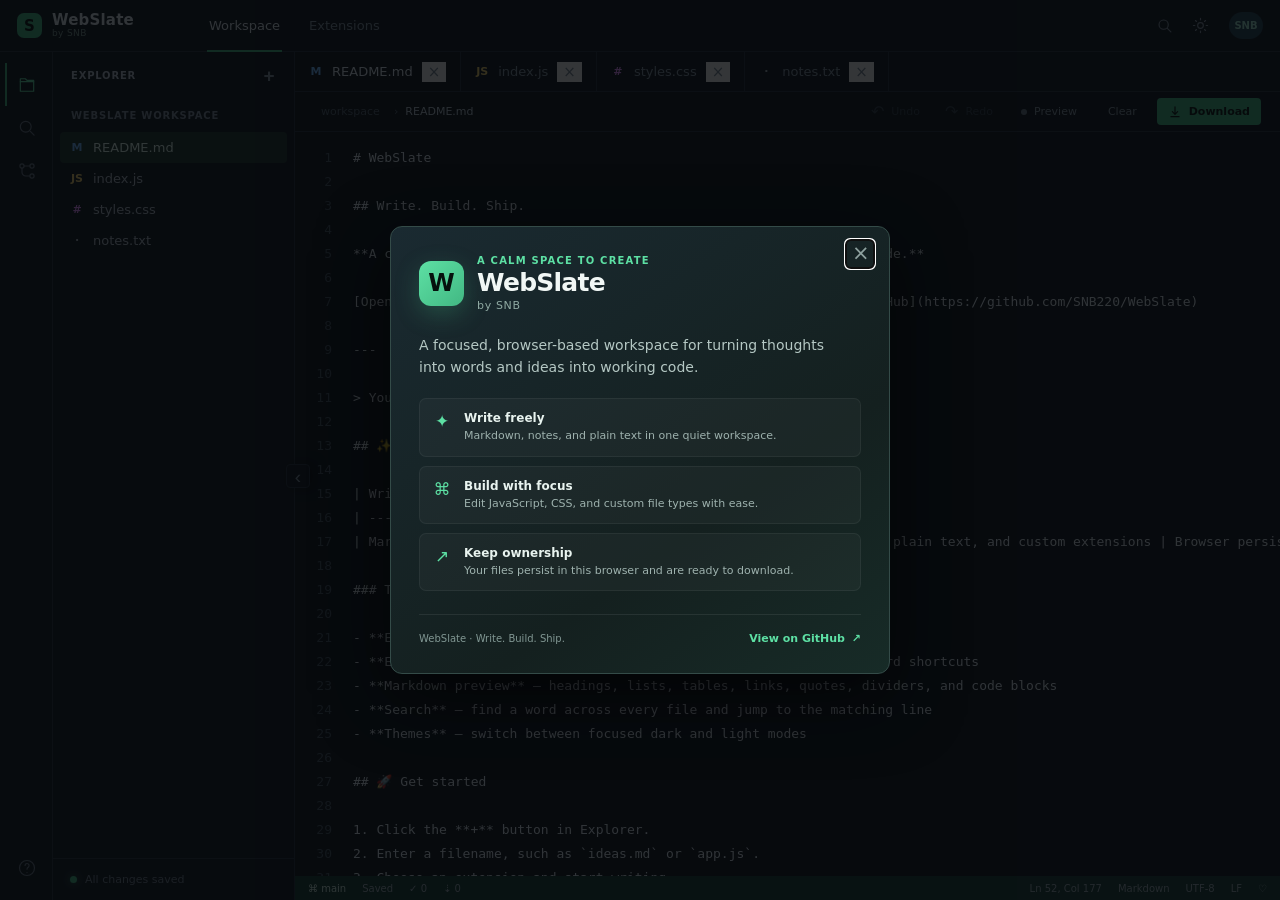
==== index.html @ 7ff6f0e1 "Added unsaved-change indicators" ====
<!doctype html>
<html lang="en">
  <head>
    <meta charset="UTF-8" />
    <meta name="viewport" content="width=device-width, initial-scale=1.0" />
    <meta name="description" content="WebSlate is a focused, browser-based writing and coding workspace." />
    <title>WebSlate — Write. Build. Ship.</title>
    <link rel="stylesheet" href="styles.css" />
  </head>
  <body>
    <div class="app-shell">
      <header class="topbar">
        <div class="brand">
          <div class="brand-mark">S</div>
          <div class="brand-copy">
            <span>WebSlate</span>
            <small>by SNB</small>
          </div>
        </div>
        <nav class="top-nav" aria-label="Workspace navigation">
          <button class="top-nav-item active">Workspace</button>
          <a class="top-nav-item top-nav-link" href="bookmarklet.html">Extensions</a>
        </nav>
        <div class="top-actions">
          <button class="icon-button" id="searchButton" title="Search files" aria-label="Search files">
            <svg viewBox="0 0 24 24" aria-hidden="true"><circle cx="10.8" cy="10.8" r="6.5"></circle><path d="m16 16 5 5"></path></svg>
          </button>
          <button class="icon-button" id="themeButton" title="Switch to light mode" aria-label="Switch to light mode">
            <svg viewBox="0 0 24 24" aria-hidden="true"><circle cx="12" cy="12" r="4"></circle><path d="M12 2v2M12 20v2M4.93 4.93l1.42 1.42M17.65 17.65l1.42 1.42M2 12h2M20 12h2M4.93 19.07l1.42-1.42M17.65 6.35l1.42-1.42"></path></svg>
          </button>
          <a class="avatar" href="https://github.com/SNB220" target="_blank" rel="noopener noreferrer" title="SNB on GitHub" aria-label="Open SNB GitHub profile">SNB</a>
        </div>
      </header>

      <main class="workspace">
        <aside class="activity-bar" aria-label="Activity bar">
          <button class="activity-item active" title="Explorer" aria-label="Explorer">
            <svg viewBox="0 0 24 24" aria-hidden="true"><path d="M4 4.5h6l2 2h8v13H4z"></path><path d="M4 8h16"></path></svg>
          </button>
          <button class="activity-item" id="searchActivityButton" title="Search" aria-label="Search">
            <svg viewBox="0 0 24 24" aria-hidden="true"><circle cx="10.5" cy="10.5" r="6.5"></circle><path d="m16 16 4.5 4.5"></path></svg>
          </button>
          <button class="activity-item" id="importActivityButton" title="Import files" aria-label="Import files">
            <svg viewBox="0 0 24 24" aria-hidden="true"><circle cx="6" cy="6" r="2.5"></circle><circle cx="18" cy="6" r="2.5"></circle><circle cx="18" cy="18" r="2.5"></circle><path d="M8.5 6h7M6 8.5v5a4.5 4.5 0 0 0 4.5 4.5H15"></path></svg>
          </button>
          <div class="activity-spacer"></div>
          <button class="activity-item" id="helpButton" title="About WebSlate" aria-label="About WebSlate">
            <svg viewBox="0 0 24 24" aria-hidden="true"><circle cx="12" cy="12" r="9"></circle><path d="M9.7 9a2.4 2.4 0 1 1 4 1.8c-1.1.8-1.7 1.3-1.7 2.7M12 17.5h.01"></path></svg>
          </button>
        </aside>
        <input id="importFileInput" type="file" multiple hidden />

        <aside class="sidebar" id="sidebar">
          <div class="sidebar-heading">
            <span>Explorer</span>
            <div class="sidebar-actions">
              <button class="plain-icon collapse-button" id="collapseSidebarButton" title="Collapse Explorer" aria-label="Collapse Explorer">‹</button>
              <div class="new-file-control">
                <button class="plain-icon new-file-button" id="newFileButton" title="New file" aria-label="New file" aria-expanded="false">+</button>
              <div class="new-file-menu hidden" id="newFileMenu" role="menu">
                <div class="new-file-title">New file</div>
                <label class="new-file-name-label" for="newFileName">File name</label>
                <input id="newFileName" class="new-file-name" type="text" maxlength="80" value="untitled" placeholder="e.g. app" />
                <button class="file-type-option" data-extension="md" role="menuitem"><span class="file-icon markdown">M</span> Markdown <span>.md</span></button>
                <button class="file-type-option" data-extension="js" role="menuitem"><span class="file-icon javascript">JS</span> JavaScript <span>.js</span></button>
                <button class="file-type-option" data-extension="css" role="menuitem"><span class="file-icon css">#</span> CSS <span>.css</span></button>
                <button class="file-type-option" data-extension="txt" role="menuitem"><span class="file-icon text">·</span> Text <span>.txt</span></button>
                <div class="custom-extension">
                  <span class="custom-extension-label">Custom</span>
                  <input id="customExtension" type="text" maxlength="12" placeholder="ext" aria-label="Custom extension" />
                  <button id="createCustomFile" title="Create custom file">Create</button>
                  </div>
                </div>
              </div>
            </div>
          </div>
          <div class="workspace-name" id="explorerContent">WEBSLATE WORKSPACE</div>
          <div class="file-tree" id="fileTree"></div>
          <div class="search-view hidden" id="searchView">
            <label class="search-label" for="workspaceSearch">Search workspace</label>
            <div class="search-input-wrap">
              <svg viewBox="0 0 24 24" aria-hidden="true"><circle cx="10.5" cy="10.5" r="6.5"></circle><path d="m16 16 4.5 4.5"></path></svg>
              <input id="workspaceSearch" type="search" placeholder="Find in files" autocomplete="off" />
            </div>
            <div class="search-summary" id="searchSummary"></div>
            <div class="search-results" id="searchResults"></div>
          </div>
          <div class="sidebar-footer">
            <span class="sync-dot"></span>
            <span id="saveStatus">All changes saved</span>
          </div>
        </aside>
        <button class="sidebar-reopen hidden" id="reopenSidebarButton" title="Open Explorer" aria-label="Open Explorer">›</button>

        <section class="editor-area">
          <div class="tabs" id="tabs"></div>
          <div class="editor-toolbar">
            <div class="breadcrumbs" id="breadcrumbs"></div>
            <div class="editor-actions">
              <button class="toolbar-button history-button" id="undoButton" title="Undo (Ctrl+Z)" aria-label="Undo" disabled>↶ <span>Undo</span></button>
              <button class="toolbar-button history-button" id="redoButton" title="Redo (Ctrl+Y)" aria-label="Redo" disabled>↷ <span>Redo</span></button>
              <button class="toolbar-button" id="previewButton"><span class="preview-dot"></span> Preview</button>
              <button class="toolbar-button" id="clearButton" title="Clear current file" aria-label="Clear current file">Clear</button>
              <button class="download-button" id="downloadButton">
                <svg viewBox="0 0 24 24" aria-hidden="true"><path d="M12 3v12M7.5 11.5 12 16l4.5-4.5M5 20h14"></path></svg>
                Download
              </button>
            </div>
          </div>
          <div class="editor-wrap">
            <div class="editor-pane" id="editorPane">
              <div class="line-numbers" id="lineNumbers" aria-hidden="true"></div>
              <textarea id="editor" spellcheck="false" aria-label="Text editor"></textarea>
            </div>
            <article class="markdown-preview hidden" id="markdownPreview"></article>
          </div>
          <div class="statusbar">
            <div class="status-left"><span class="status-branch">⌘ main</span><span id="statusSaveState">Saved</span><span>✓ 0</span><span>⇣ 0</span></div>
            <div class="status-right"><span id="cursorPosition">Ln 1, Col 1</span><span id="languageStatus">Markdown</span><span>UTF-8</span><span>LF</span><span>♡</span></div>
          </div>
        </section>
      </main>
    </div>
    <div class="toast" id="toast" role="status"></div>
    <div class="modal-backdrop hidden" id="closeModal" role="presentation">
      <section class="close-modal" role="dialog" aria-modal="true" aria-labelledby="closeModalTitle">
        <h2 id="closeModalTitle">Close file?</h2>
        <p id="closeModalMessage"></p>
        <div class="modal-actions">
          <button class="modal-button secondary" id="cancelCloseButton">Cancel</button>
          <button class="modal-button danger" id="deleteFileButton">Delete file</button>
          <button class="modal-button primary" id="saveFileButton">Save & close tab</button>
        </div>
      </section>
    </div>
    <div class="modal-backdrop hidden" id="clearModal" role="presentation">
      <section class="close-modal" role="dialog" aria-modal="true" aria-labelledby="clearModalTitle">
        <h2 id="clearModalTitle">Clear file?</h2>
        <p id="clearModalMessage"></p>
        <div class="modal-actions">
          <button class="modal-button secondary" id="cancelClearButton">Cancel</button>
          <button class="modal-button danger" id="confirmClearButton">Clear content</button>
        </div>
      </section>
    </div>
    <div class="modal-backdrop hidden" id="downloadModal" role="presentation">
      <section class="close-modal" role="dialog" aria-modal="true" aria-labelledby="downloadModalTitle">
        <h2 id="downloadModalTitle">Download file</h2>
        <p>Confirm the filename before downloading your work.</p>
        <label class="download-name-label" for="downloadFileName">File name</label>
        <input class="download-name-input" id="downloadFileName" type="text" maxlength="120" />
        <div class="modal-actions">
          <button class="modal-button secondary" id="cancelDownloadButton">Cancel</button>
          <button class="modal-button primary" id="confirmDownloadButton">Download</button>
        </div>
      </section>
    </div>
    <div class="modal-backdrop hidden" id="aboutModal" role="presentation">
      <section class="about-modal" role="dialog" aria-modal="true" aria-labelledby="aboutModalTitle">
        <button class="about-close" id="closeAboutButton" aria-label="Close about WebSlate">×</button>
        <div class="about-hero">
          <div class="about-mark">W</div>
          <div>
            <div class="about-eyebrow">A calm space to create</div>
            <h2 id="aboutModalTitle">WebSlate</h2>
            <div class="about-byline">by SNB</div>
          </div>
        </div>
        <p class="about-intro">A focused, browser-based workspace for turning thoughts into words and ideas into working code.</p>
        <div class="about-features">
          <div class="about-feature"><span>✦</span><div><strong>Write freely</strong><small>Markdown, notes, and plain text in one quiet workspace.</small></div></div>
          <div class="about-feature"><span>⌘</span><div><strong>Build with focus</strong><small>Edit JavaScript, CSS, and custom file types with ease.</small></div></div>
          <div class="about-feature"><span>↗</span><div><strong>Keep ownership</strong><small>Your files persist in this browser and are ready to download.</small></div></div>
        </div>
        <div class="about-footer">
          <span>WebSlate · Write. Build. Ship.</span>
          <a href="https://github.com/SNB220/WebSlate" target="_blank" rel="noopener noreferrer">View on GitHub <span>↗</span></a>
        </div>
      </section>
    </div>
    <script src="app.js"></script>
  </body>
</html>
---- styles.css ----
:root {
  --bg: #0d1117;
  --panel: #111820;
  --panel-raised: #161f29;
  --border: #26313d;
  --muted: #82909f;
  --text: #dce5ed;
  --soft: #b3c0cc;
  --accent: #42b883;
  --accent-bright: #5de0a4;
  --editor: #0f151c;
  --line: #66727f;
  --keyword: #cf8dfb;
  --string: #f0bd7c;
  --comment: #687783;
  --blue: #80bfff;
  --shadow: #00000080;
}

* { box-sizing: border-box; }
html, body { height: 100%; margin: 0; }
body { background: var(--bg); color: var(--text); font-family: "Segoe UI", Inter, system-ui, sans-serif; font-size: 13px; overflow: hidden; }
body, button, input, textarea { transition: background-color .2s ease, color .2s ease, border-color .2s ease; }
body[data-theme="light"] {
  --bg: #eef3f5;
  --panel: #ffffff;
  --panel-raised: #f2f6f7;
  --border: #d5e0e4;
  --muted: #61717c;
  --text: #17242c;
  --soft: #53636e;
  --editor: #fbfcfd;
  --line: #8798a2;
  --blue: #1670b8;
  --shadow: #1c354120;
}
body[data-theme="light"] .markdown-preview h1,
body[data-theme="light"] .markdown-preview h2,
body[data-theme="light"] .markdown-preview h3,
body[data-theme="light"] .markdown-preview strong,
body[data-theme="light"] .close-modal h2 { color: var(--text); }
body[data-theme="light"] .markdown-preview { color: var(--text); }
body[data-theme="light"] .markdown-preview p,
body[data-theme="light"] .markdown-preview li,
body[data-theme="light"] .markdown-preview td { color: var(--soft); }
body[data-theme="light"] .markdown-preview blockquote { color: #5d707b; }
body[data-theme="light"] .markdown-preview code { color: #8a2bb2; background: #edf0f5; }
body[data-theme="light"] .markdown-preview pre { color: #f0c98d; background: #10161d; border-color: #26313d; }
body[data-theme="light"] .markdown-preview th { color: var(--text); background: #e7eef0; }
body[data-theme="light"] .markdown-preview td { background: #ffffff; }
body[data-theme="light"] .markdown-preview tr:nth-child(even) td { background: #f3f7f8; }
body[data-theme="light"] .markdown-preview del { color: #71818b; }
body[data-theme="light"] .markdown-preview hr { border-color: var(--border); }
body[data-theme="light"] .markdown-preview .task-item input { accent-color: var(--accent); }
body[data-theme="light"] .close-modal p { color: #53636e; }
body[data-theme="light"] .download-name-label { color: #53636e; }
body[data-theme="light"] .modal-button.secondary {
  color: #43545e;
  border-color: #53636e;
}
body[data-theme="light"] .modal-button.secondary:hover { background: #e5edf0; }
body[data-theme="light"] .about-modal { border-color: #c7ddd5; background: linear-gradient(145deg, #f1fbf7, #e5f4ee 65%, #edf8f3); }
body[data-theme="light"] .about-modal h2 { color: var(--text); }
body[data-theme="light"] .about-intro { color: var(--soft); }
body[data-theme="light"] .about-feature { border-color: #cfe4db; background: #ffffff99; }
body[data-theme="light"] .about-feature strong { color: var(--text); }
body[data-theme="light"] .about-feature small { color: var(--soft); }
body[data-theme="light"] .about-footer { border-color: #cfe4db; color: var(--muted); }
body[data-theme="light"] .icon-button:hover,
body[data-theme="light"] .plain-icon:hover,
body[data-theme="light"] .toolbar-button:hover,
body[data-theme="light"] .sidebar-reopen:hover {
  color: var(--text);
  background: #dfece8;
}
body[data-theme="light"] .sidebar .plain-icon,
body[data-theme="light"] .sidebar-reopen {
  color: #60737d;
  background: transparent;
}
body[data-theme="light"] .sidebar .plain-icon:hover,
body[data-theme="light"] .sidebar-reopen:hover {
  color: var(--text);
  background: #dfece8;
}
body[data-theme="light"] .sidebar .plain-icon:focus-visible,
body[data-theme="light"] .sidebar-reopen:focus-visible {
  outline: 2px solid var(--accent);
  outline-offset: 1px;
}
body[data-theme="light"] .sidebar .collapse-button {
  border-color: var(--border);
  background: var(--panel);
  box-shadow: 4px 0 12px var(--shadow);
}
body[data-theme="light"] .sidebar .collapse-button:hover {
  border-color: var(--accent);
  background: var(--panel-raised);
  box-shadow: 5px 0 16px var(--shadow);
}
body[data-theme="light"] .activity-item:hover { color: var(--text); background: #f1f5f6; }
body[data-theme="light"] .file-type-option:hover { color: var(--text); background: #e5edf0; }
body[data-theme="light"] .download-button:hover { color: #09140f; background: var(--accent-bright); }
button { font: inherit; color: inherit; border: 0; cursor: pointer; }
.app-shell { height: 100vh; height: 100dvh; display: flex; flex-direction: column; }
.topbar { height: 52px; display: flex; align-items: center; padding: 0 17px; background: var(--panel); border-bottom: 1px solid var(--border); }
.brand { display: flex; align-items: center; gap: 10px; width: 190px; }
.brand-mark { width: 25px; height: 25px; display: grid; place-items: center; color: #08110e; background: var(--accent); border-radius: 7px; font-weight: 800; font-size: 15px; }
.brand-copy { display: flex; flex-direction: column; gap: 1px; line-height: 1; }
.brand-copy > span { font-weight: 600; font-size: 15px; letter-spacing: .2px; }
.brand-copy small { color: #78958d; font-size: 9px; font-weight: 500; letter-spacing: .04em; }
.top-nav { height: 100%; display: flex; align-items: stretch; gap: 25px; }
.top-nav-item { background: none; color: var(--muted); position: relative; padding: 0 2px; }
.top-nav-link { display: flex; align-items: center; text-decoration: none; }
.top-nav-item.active { color: var(--text); }
.top-nav-item.active::after { content: ""; position: absolute; bottom: -1px; left: 0; right: 0; height: 2px; background: var(--accent); }
.top-actions { margin-left: auto; display: flex; align-items: center; gap: 6px; }
.icon-button, .plain-icon { background: transparent; color: var(--muted); display: grid; place-items: center; }
.icon-button { width: 30px; height: 30px; border-radius: 5px; }
.icon-button:hover, .plain-icon:hover { color: var(--text); background: #1b2732; }
svg { width: 17px; height: 17px; fill: none; stroke: currentColor; stroke-linecap: round; stroke-linejoin: round; stroke-width: 1.6; }
.avatar { width: 34px; height: 27px; display: grid; place-items: center; margin-left: 8px; border-radius: 14px; background: #234453; color: #9ce3cc; font-size: 10px; font-weight: 700; text-decoration: none; transition: .15s ease; }.avatar:hover { color: #d6fff0; background: #2d5963; }
.workspace { display: flex; min-height: 0; flex: 1; }
.activity-bar { width: 53px; flex: 0 0 53px; background: var(--panel); border-right: 1px solid var(--border); display: flex; flex-direction: column; align-items: center; padding: 11px 0; }
.activity-item { width: 43px; height: 43px; display: grid; place-items: center; background: transparent; color: #667482; border-left: 2px solid transparent; }
.activity-item svg { width: 20px; height: 20px; stroke-width: 1.4; }
.activity-item:hover { color: var(--text); }
.activity-item.active { color: var(--accent-bright); border-left-color: var(--accent); }
.activity-spacer { flex: 1; }
.sidebar { position: relative; width: 242px; flex: 0 0 242px; background: var(--panel); border-right: 1px solid var(--border); display: flex; flex-direction: column; }
.sidebar-heading { height: 47px; padding: 0 13px 0 18px; display: flex; align-items: center; justify-content: space-between; text-transform: uppercase; letter-spacing: .08em; font-size: 10px; font-weight: 600; color: var(--soft); }
.sidebar-actions { display: flex; align-items: center; gap: 2px; }.collapse-button { position: absolute; z-index: 3; top: 50%; right: -16px; width: 30px; height: 62px; display: grid; place-items: center; padding: 0; transform: translateY(-50%); border: 1px solid var(--border); border-radius: 10px; box-shadow: 4px 0 12px var(--shadow); color: var(--muted); background: var(--panel); font-family: Arial, sans-serif; font-size: 23px; font-weight: 300; line-height: 1; text-align: center; transition: color .2s ease, background-color .2s ease, border-color .2s ease, box-shadow .2s ease; }.collapse-button:hover { color: var(--accent); background: var(--panel-raised); border-color: var(--accent); box-shadow: 5px 0 16px var(--shadow); }.sidebar-reopen { width: 25px; height: 34px; align-self: flex-start; margin-top: 47px; border: 1px solid var(--border); border-left: 0; border-radius: 0 5px 5px 0; color: var(--muted); background: var(--panel); font-size: 24px; line-height: 1; }.sidebar-reopen:hover { color: var(--text); background: #1b2933; }
.plain-icon { width: 24px; height: 24px; font-family: Arial, sans-serif; font-size: 19px; line-height: 24px; border-radius: 4px; }
.new-file-button { padding: 0; text-align: center; }
.new-file-control { position: relative; }
.new-file-menu { position: absolute; z-index: 5; top: 31px; right: 0; width: 220px; padding: 7px; border: 1px solid var(--border); border-radius: 6px; background: var(--panel-raised); box-shadow: 0 12px 30px var(--shadow); text-transform: none; letter-spacing: normal; }
.new-file-title { padding: 5px 8px 8px; color: #8b9aa7; font-size: 10px; text-transform: uppercase; letter-spacing: .08em; }
.new-file-name-label { display: block; padding: 0 8px 4px; color: #8b9aa7; font-size: 10px; }
.new-file-name { width: 100%; height: 28px; margin-bottom: 6px; padding: 3px 7px; border: 1px solid #40515e; border-radius: 3px; outline: 0; color: var(--text); background: #0e161d; font: 12px inherit; }
.new-file-name:focus { border-color: var(--accent); }
.file-type-option { width: 100%; height: 30px; display: flex; align-items: center; gap: 8px; padding: 0 8px; border-radius: 4px; color: #c2ced7; background: transparent; text-align: left; }
.file-type-option:hover { color: var(--text); background: #22313d; }
.file-type-option span:last-child { margin-left: auto; color: #738391; font-size: 11px; }
.custom-extension { display: flex; align-items: center; gap: 6px; margin-top: 6px; padding: 7px 5px 2px; border-top: 1px solid #2b3945; }
.custom-extension-label { color: #9eacb8; font-size: 11px; }
#customExtension { width: 47px; height: 24px; padding: 2px 5px; border: 1px solid #40515e; border-radius: 3px; outline: 0; color: var(--text); background: #0e161d; font: 11px inherit; }
#customExtension:focus { border-color: var(--accent); }
#createCustomFile { height: 24px; padding: 0 7px; border-radius: 3px; color: #09140f; background: var(--accent); font-size: 11px; font-weight: 600; }
#createCustomFile:hover { background: var(--accent-bright); }
.workspace-name { padding: 11px 18px 8px; color: #7f8e9d; font-size: 10px; font-weight: 700; letter-spacing: .08em; }
.file-tree { padding: 3px 7px; }
.file-item { display: flex; align-items: center; width: 100%; height: 31px; padding: 0 10px; gap: 9px; border-radius: 4px; color: #aebac5; background: transparent; text-align: left; }
.file-item:hover { background: #1a2631; color: var(--text); }
.file-item.active { background: #20352f; color: #dff8ed; }
.search-view { padding: 5px 12px; overflow: auto; }.search-label { display: block; padding: 8px 6px 7px; color: #8b9aa7; font-size: 10px; font-weight: 600; letter-spacing: .06em; text-transform: uppercase; }.search-input-wrap { display: flex; align-items: center; gap: 7px; height: 31px; padding: 0 8px; border: 1px solid #3b4d5a; border-radius: 4px; background: #0d151c; }.search-input-wrap:focus-within { border-color: var(--accent); }.search-input-wrap svg { width: 15px; height: 15px; color: #71818e; }.search-input-wrap input { min-width: 0; flex: 1; border: 0; outline: 0; color: var(--text); background: transparent; font: 12px inherit; }.search-summary { padding: 13px 3px 7px; color: #82919d; font-size: 10px; }.search-result { display: block; width: 100%; padding: 8px 7px; border-radius: 4px; color: #bdc9d1; background: transparent; text-align: left; }.search-result:hover { background: #1a2a32; }.search-result-file { display: flex; align-items: center; gap: 7px; color: #e0ebe8; font-size: 11px; font-weight: 600; }.search-result-count { margin-left: auto; color: #78958d; font-size: 10px; font-weight: 400; }.search-result-match { display: block; overflow: hidden; margin-top: 4px; color: #84949f; font: 10px/1.4 Consolas, monospace; text-overflow: ellipsis; white-space: nowrap; }.search-result-match mark { padding: 1px 2px; border-radius: 2px; color: #e5fff4; background: #2c6d5a; }
.file-icon { width: 14px; text-align: center; font-size: 11px; font-weight: 700; }
.file-name { overflow: hidden; text-overflow: ellipsis; white-space: nowrap; }
.file-icon.markdown { color: #70b7ff; }.file-icon.javascript { color: #f0ce69; }.file-icon.css { color: #e28bff; }.file-icon.text { color: #9faab6; }
body[data-theme="light"] .file-item.active {
  color: #16352b !important;
  background: #d9f2e7 !important;
}
.sidebar-footer { margin-top: auto; display: flex; align-items: center; gap: 8px; height: 42px; padding: 0 17px; color: #6f7d8a; border-top: 1px solid var(--border); font-size: 11px; }
.sidebar-footer.unsaved { color: #b68750; }
.sidebar-footer.unsaved .sync-dot { background: #d99a4e; box-shadow: 0 0 8px #d99a4e99; }
.sync-dot { width: 7px; height: 7px; background: var(--accent); border-radius: 50%; box-shadow: 0 0 8px #42b88399; }
.editor-area { display: flex; flex-direction: column; flex: 1; min-width: 0; min-height: 0; background: var(--editor); }
.tabs { display: flex; height: 40px; background: var(--panel); border-bottom: 1px solid var(--border); overflow-x: auto; scrollbar-width: thin; }
.tab { min-width: 135px; max-width: 190px; display: flex; align-items: center; gap: 9px; padding: 0 14px; border-right: 1px solid var(--border); color: var(--muted); background: var(--panel); position: relative; }
.tab-unsaved { margin-left: auto; color: var(--accent); font-size: 9px; line-height: 1; }
.tab-unsaved + .close { margin-left: 0; }
.tab.active { color: var(--text); background: var(--editor); }.tab.active::after { content: ""; position: absolute; bottom: -1px; left: 0; right: 0; height: 1px; background: var(--accent); }
body[data-theme="light"] .tab.active { color: var(--text); background: var(--editor); }
.tab .close { margin-left: auto; color: #788694; font-size: 15px; }.tab .close:hover { color: white; }
.editor-toolbar { height: 40px; display: flex; align-items: center; justify-content: space-between; padding: 0 19px; border-bottom: 1px solid var(--border); color: var(--muted); }
.breadcrumbs { font-size: 11px; }.breadcrumbs strong { color: #bbc8d3; font-weight: 500; }.breadcrumbs span { margin: 0 7px; color: #53616d; }
.editor-actions { display: flex; gap: 9px; }.toolbar-button, .download-button { display: inline-flex; align-items: center; gap: 7px; height: 27px; padding: 0 10px; border: 1px solid transparent; border-radius: 4px; background: transparent; color: #8796a4; font-size: 11px; }
.toolbar-button:hover { background: #1a2630; color: var(--text); }.download-button { color: #09140f; background: var(--accent); font-weight: 600; }.download-button:hover { background: var(--accent-bright); }.download-button svg { width: 14px; height: 14px; stroke-width: 2; }
.history-button { padding: 0 7px; font-size: 16px; line-height: 1; }.history-button span { font-size: 11px; }.history-button:disabled { cursor: not-allowed; color: #44515c; opacity: .7; }.history-button:disabled:hover { color: #44515c; background: transparent; }
.preview-dot { width: 6px; height: 6px; border-radius: 50%; background: #667583; }.preview-dot.on { background: var(--accent); }
.editor-wrap { min-height: 0; flex: 1; display: flex; overflow: hidden; }
.editor-pane { width: 100%; min-width: 0; display: flex; padding-top: 14px; overflow: auto; }
.line-numbers { width: 54px; flex: 0 0 54px; height: 100%; overflow: auto; scrollbar-width: none; color: #465460; text-align: right; padding-right: 17px; user-select: none; pointer-events: none; font: 13px/24px "Cascadia Code", Consolas, monospace; }
.line-numbers::-webkit-scrollbar { display: none; }
.editor { color: var(--text); }
#editor { min-width: 0; flex: 1; height: 100%; resize: none; padding: 0 24px 30px 4px; overflow: auto; border: 0; outline: 0; color: var(--text); background: transparent; font: 13px/24px "Cascadia Code", Consolas, monospace; tab-size: 2; white-space: pre; }
#editor::selection { background: #285b50; }.markdown-preview { width: min(850px, 100%); overflow: auto; padding: 44px 8vw; color: #cad5dd; line-height: 1.75; font-size: 15px; }.markdown-preview h1 { color: #f1f6f8; font-size: 31px; letter-spacing: -.03em; margin: 0 0 7px; }.markdown-preview h2 { color: #e5edf2; font-size: 20px; margin: 31px 0 7px; }.markdown-preview h3 { color: var(--accent-bright); font-size: 15px; margin-top: 23px; }.markdown-preview p { margin: 9px 0 16px; }.markdown-preview strong { color: #f1f6f8; }.markdown-preview code { color: #e8b1ff; background: #18212a; border-radius: 3px; padding: 2px 5px; font-family: Consolas, monospace; font-size: .88em; }.markdown-preview pre { background: #0b1015; padding: 17px; border: 1px solid #26323c; border-radius: 6px; overflow: auto; color: #e5c08d; }.markdown-preview blockquote { border-left: 3px solid var(--accent); margin: 20px 0; padding-left: 15px; color: #9baab5; }.markdown-preview a { color: var(--blue); }.markdown-preview ul { padding-left: 23px; }
.markdown-preview table { width: 100%; margin: 20px 0; border-collapse: collapse; border: 1px solid var(--border); text-align: left; font-size: 13px; }.markdown-preview th, .markdown-preview td { padding: 9px 12px; border: 1px solid var(--border); }.markdown-preview th { color: var(--text); background: var(--panel-raised); font-weight: 600; }.markdown-preview td { color: var(--soft); background: #101820; }.markdown-preview tr:nth-child(even) td { background: #131d25; }
.markdown-preview hr { margin: 25px 0; border: 0; border-top: 1px solid var(--border); }.markdown-preview ol { padding-left: 25px; }.markdown-preview del { color: var(--muted); }.markdown-preview img { max-width: 100%; height: auto; border-radius: 5px; }.markdown-preview .task-item { list-style: none; margin-left: -23px; }.markdown-preview .task-item input { margin-right: 8px; accent-color: var(--accent); }
.hidden { display: none; }
.statusbar { height: 24px; display: flex; align-items: center; justify-content: space-between; padding: 0 13px; color: #9eacb8; background: #173d35; font-size: 10px; }
.status-left, .status-right { display: flex; align-items: center; gap: 16px; }.status-branch { color: #d2eee3; }
.toast { position: fixed; bottom: 38px; left: 50%; padding: 9px 14px; transform: translate(-50%, 15px); border: 1px solid #385248; border-radius: 5px; color: #d7f6e8; background: #19352e; opacity: 0; pointer-events: none; transition: .2s ease; font-size: 12px; }.toast.show { opacity: 1; transform: translate(-50%, 0); }
.modal-backdrop { position: fixed; inset: 0; z-index: 10; display: grid; place-items: center; background: #05080bcc; }
.modal-backdrop.hidden { display: none; }
.close-modal { width: min(430px, calc(100vw - 32px)); padding: 23px; border: 1px solid var(--border); border-radius: 8px; background: var(--panel); box-shadow: 0 18px 60px var(--shadow); }
.close-modal h2 { margin: 0 0 9px; color: var(--text); font-size: 17px; font-weight: 600; }
.close-modal p { margin: 0; color: #aebbc6; line-height: 1.5; }
.download-name-label { display: block; margin-top: 18px; margin-bottom: 6px; color: #9eacb8; font-size: 11px; }
.download-name-input { width: 100%; height: 32px; padding: 4px 8px; border: 1px solid var(--border); border-radius: 4px; outline: 0; color: var(--text); background: var(--editor); font: 13px inherit; }
.download-name-input:focus { border-color: var(--accent); }
.modal-actions { display: flex; justify-content: flex-end; gap: 8px; margin-top: 23px; }
.modal-button { padding: 8px 12px; border: 1px solid transparent; border-radius: 4px; font-size: 12px; }
.modal-button.secondary { color: #bbc7d0; background: transparent; border-color: #3a4753; }.modal-button.secondary:hover { background: #22303b; }
.modal-button.danger { color: #ffb7b7; background: #48272b; border-color: #704046; }.modal-button.danger:hover { background: #5c2d32; }
.modal-button.primary { color: #07130e; background: var(--accent); font-weight: 600; }.modal-button.primary:hover { background: var(--accent-bright); }
.rename-input { min-width: 0; flex: 1; height: 23px; padding: 2px 5px; border: 1px solid var(--accent); border-radius: 3px; outline: 0; color: var(--text); background: #0d151c; font: inherit; }
.about-modal { position: relative; width: min(500px, calc(100vw - 32px)); overflow: hidden; padding: 28px; border: 1px solid #344b48; border-radius: 12px; background: linear-gradient(145deg, #1a2a31, #14201f 65%, #172b27); box-shadow: 0 22px 70px #00000099; }
.about-close { position: absolute; top: 13px; right: 15px; width: 28px; height: 28px; border-radius: 5px; color: #8ea19f; background: transparent; font-size: 21px; line-height: 1; }.about-close:hover { color: white; background: #ffffff12; }
.about-hero { display: flex; align-items: center; gap: 13px; }.about-mark { width: 45px; height: 45px; display: grid; place-items: center; border-radius: 12px; color: #06110d; background: linear-gradient(135deg, var(--accent-bright), var(--accent)); font-size: 24px; font-weight: 800; box-shadow: 0 8px 24px #42b88344; }
.about-eyebrow { color: var(--accent-bright); font-size: 10px; font-weight: 700; letter-spacing: .12em; text-transform: uppercase; }.about-modal h2 { margin: 2px 0 0; color: #f1f7f5; font-size: 25px; letter-spacing: -.03em; }.about-byline { margin-top: 2px; color: #8fa9a2; font-size: 11px; letter-spacing: .06em; }.about-intro { max-width: 410px; margin: 22px 0 20px; color: #b5c8c4; font-size: 14px; line-height: 1.6; }
.about-features { display: grid; gap: 9px; }.about-feature { display: flex; gap: 12px; padding: 12px; border: 1px solid #ffffff0d; border-radius: 7px; background: #ffffff08; }.about-feature > span { width: 20px; color: var(--accent-bright); font-size: 17px; text-align: center; }.about-feature strong { display: block; margin-bottom: 2px; color: #e8f3ef; font-size: 12px; }.about-feature small { color: #9eb2ae; font-size: 11px; line-height: 1.4; }
.about-footer { display: flex; align-items: center; justify-content: space-between; gap: 12px; margin-top: 23px; padding-top: 17px; border-top: 1px solid #ffffff14; color: #819793; font-size: 10px; }.about-footer a { color: var(--accent-bright); font-size: 11px; font-weight: 600; text-decoration: none; }.about-footer a:hover { color: white; }.about-footer a span { margin-left: 3px; }
@media (max-width: 700px) {
  html, body { min-height: 100dvh; }
  body { font-size: 12px; overscroll-behavior: none; }
  .topbar { height: 56px; padding: 0 10px; }
  .brand { width: auto; gap: 8px; }
  .brand-mark { width: 30px; height: 30px; }
  .brand-copy > span { font-size: 14px; }
  .top-nav { display: none; }
  .top-actions { gap: 2px; }
  .icon-button { width: 36px; height: 36px; }
  .avatar { width: 32px; margin-left: 2px; }
  .activity-bar { width: 45px; flex-basis: 45px; padding-top: 8px; }
  .activity-item { width: 39px; height: 42px; }
  .sidebar { position: absolute; z-index: 4; top: 56px; bottom: 0; left: 45px; width: min(82vw, 280px); flex-basis: auto; box-shadow: 12px 0 30px var(--shadow); }
  .sidebar.hidden { display: none; }
  .sidebar-reopen { position: absolute; z-index: 3; left: 45px; margin-top: 47px; }
  .editor-toolbar { height: 48px; padding: 0 10px; }
  .editor-actions { gap: 4px; }
  .toolbar-button, .download-button { height: 34px; padding: 0 9px; }
  .tabs { height: 42px; }
  .tab { min-width: 125px; padding: 0 10px; }
  .editor-wrap { overflow: hidden; overscroll-behavior: contain; }
  .editor-pane { min-height: 0; padding-top: 10px; overflow: visible; }
  .line-numbers { width: 39px; flex-basis: 39px; padding-right: 10px; font-size: 12px; line-height: 23px; }
  #editor { padding: 0 14px 24px 4px; font-size: 12px; line-height: 23px; touch-action: pan-x pan-y; overscroll-behavior: contain; -webkit-overflow-scrolling: touch; }
  .markdown-preview { padding: 28px 18px; font-size: 14px; }
  .markdown-preview h1 { font-size: 26px; }
  .statusbar { height: 28px; padding: 0 8px; }
  .status-left, .status-right { gap: 8px; }
  .status-left span:not(.status-branch), .status-right span:nth-child(n+3) { display: none; }
  .close-modal, .about-modal { width: min(100% - 24px, 500px); max-height: calc(100vh - 24px); overflow-y: auto; }
  .about-modal { padding: 22px 18px; }
  .about-intro { margin-top: 17px; font-size: 13px; }
  .modal-actions { flex-wrap: wrap; }
  .modal-button { flex: 1 1 auto; min-height: 38px; }
}

body[data-theme="light"] .new-file-name,
body[data-theme="light"] #customExtension,
body[data-theme="light"] .search-input-wrap,
body[data-theme="light"] .download-name-input {
  color: var(--text) !important;
  background: #ffffff !important;
  border-color: #b8cbd1;
}
body[data-theme="light"] .new-file-name::placeholder,
body[data-theme="light"] #customExtension::placeholder,
body[data-theme="light"] .search-input-wrap input::placeholder {
  color: #71828c;
}
body[data-theme="light"] .new-file-title,
body[data-theme="light"] .new-file-name-label,
body[data-theme="light"] .custom-extension-label {
  color: var(--muted);
}
body[data-theme="light"] .file-type-option {
  color: var(--soft);
}
body[data-theme="light"] .file-type-option span:last-child {
  color: var(--muted);
}
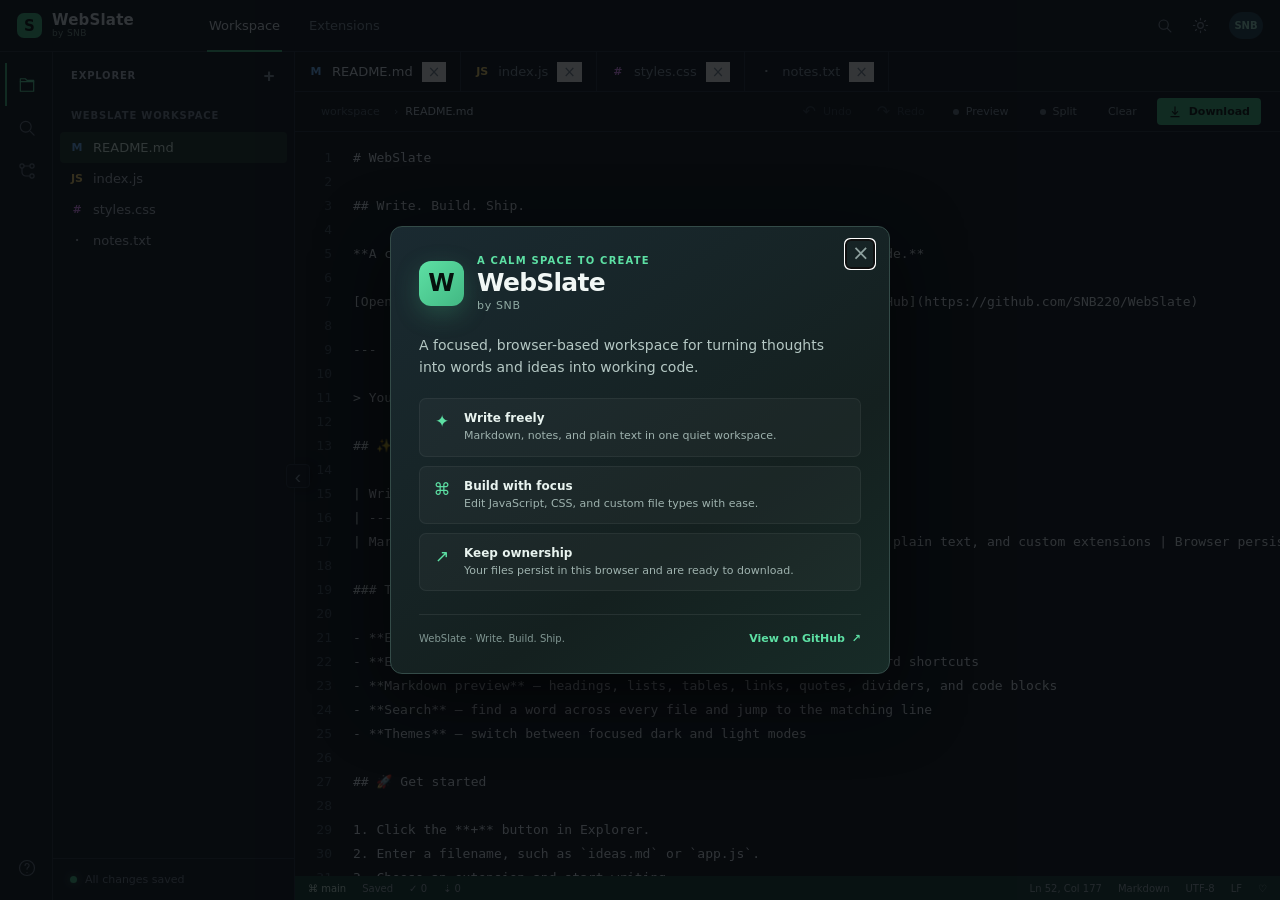
==== commit 207e7d87: "Implemented the Markdown improvements & Live Update" ====
--- a/index.html
+++ b/index.html
@@ -100,6 +100,7 @@
               <button class="toolbar-button history-button" id="undoButton" title="Undo (Ctrl+Z)" aria-label="Undo" disabled>↶ <span>Undo</span></button>
               <button class="toolbar-button history-button" id="redoButton" title="Redo (Ctrl+Y)" aria-label="Redo" disabled>↷ <span>Redo</span></button>
               <button class="toolbar-button" id="previewButton"><span class="preview-dot"></span> Preview</button>
+              <button class="toolbar-button hidden" id="splitButton" title="Split Editor and Preview" aria-label="Split Editor and Preview"><span class="preview-dot"></span> Split</button>
               <button class="toolbar-button" id="clearButton" title="Clear current file" aria-label="Clear current file">Clear</button>
               <button class="download-button" id="downloadButton">
                 <svg viewBox="0 0 24 24" aria-hidden="true"><path d="M12 3v12M7.5 11.5 12 16l4.5-4.5M5 20h14"></path></svg>
--- a/styles.css
+++ b/styles.css
@@ -180,11 +180,16 @@
 .preview-dot { width: 6px; height: 6px; border-radius: 50%; background: #667583; }.preview-dot.on { background: var(--accent); }
 .editor-wrap { min-height: 0; flex: 1; display: flex; overflow: hidden; }
 .editor-pane { width: 100%; min-width: 0; display: flex; padding-top: 14px; overflow: auto; }
+.editor-wrap.split-mode .editor-pane,
+.editor-wrap.split-mode .markdown-preview { width: 50%; }
+.editor-wrap.split-mode .editor-pane { border-right: 1px solid var(--border); }
+.editor-wrap.split-mode .markdown-preview { display: block; padding: 28px 4vw; }
 .line-numbers { width: 54px; flex: 0 0 54px; height: 100%; overflow: auto; scrollbar-width: none; color: #465460; text-align: right; padding-right: 17px; user-select: none; pointer-events: none; font: 13px/24px "Cascadia Code", Consolas, monospace; }
 .line-numbers::-webkit-scrollbar { display: none; }
 .editor { color: var(--text); }
 #editor { min-width: 0; flex: 1; height: 100%; resize: none; padding: 0 24px 30px 4px; overflow: auto; border: 0; outline: 0; color: var(--text); background: transparent; font: 13px/24px "Cascadia Code", Consolas, monospace; tab-size: 2; white-space: pre; }
-#editor::selection { background: #285b50; }.markdown-preview { width: min(850px, 100%); overflow: auto; padding: 44px 8vw; color: #cad5dd; line-height: 1.75; font-size: 15px; }.markdown-preview h1 { color: #f1f6f8; font-size: 31px; letter-spacing: -.03em; margin: 0 0 7px; }.markdown-preview h2 { color: #e5edf2; font-size: 20px; margin: 31px 0 7px; }.markdown-preview h3 { color: var(--accent-bright); font-size: 15px; margin-top: 23px; }.markdown-preview p { margin: 9px 0 16px; }.markdown-preview strong { color: #f1f6f8; }.markdown-preview code { color: #e8b1ff; background: #18212a; border-radius: 3px; padding: 2px 5px; font-family: Consolas, monospace; font-size: .88em; }.markdown-preview pre { background: #0b1015; padding: 17px; border: 1px solid #26323c; border-radius: 6px; overflow: auto; color: #e5c08d; }.markdown-preview blockquote { border-left: 3px solid var(--accent); margin: 20px 0; padding-left: 15px; color: #9baab5; }.markdown-preview a { color: var(--blue); }.markdown-preview ul { padding-left: 23px; }
+#editor::selection { background: #285b50; }.markdown-preview { width: min(850px, 100%); overflow: auto; padding: 44px 8vw; color: #cad5dd; line-height: 1.75; font-size: 15px; }.markdown-preview h1 { color: #f1f6f8; font-size: 31px; letter-spacing: -.03em; margin: 0 0 7px; }.markdown-preview h2 { color: #e5edf2; font-size: 20px; margin: 31px 0 7px; }.markdown-preview h3 { color: var(--accent-bright); font-size: 15px; margin-top: 23px; }.markdown-preview p { margin: 9px 0 16px; }.markdown-preview strong { color: #f1f6f8; }.markdown-preview code { color: #e8b1ff; background: #18212a; border-radius: 3px; padding: 2px 5px; font-family: Consolas, monospace; font-size: .88em; }.markdown-preview pre { position: relative; margin: 18px 0; padding: 34px 17px 17px; background: #0b1015; border: 1px solid #26323c; border-radius: 6px; overflow: auto; color: #e5c08d; }.markdown-preview pre code { padding: 0; background: transparent; color: inherit; }.markdown-preview .code-copy { position: absolute; top: 7px; right: 7px; padding: 4px 8px; border: 1px solid #354450; border-radius: 4px; color: #aebdc8; background: #18232c; font: 10px inherit; cursor: pointer; }.markdown-preview .code-copy:hover { color: var(--text); border-color: var(--accent); }.markdown-preview .code-language { position: absolute; top: 9px; left: 17px; color: #71818e; font: 10px Consolas, monospace; text-transform: uppercase; }.markdown-preview blockquote { border-left: 3px solid var(--accent); margin: 20px 0; padding-left: 15px; color: #9baab5; }.markdown-preview a { color: var(--blue); }.markdown-preview ul { padding-left: 23px; }.markdown-preview .toc { margin: 18px 0 24px; padding: 14px 18px; border: 1px solid var(--border); border-radius: 6px; background: var(--panel-raised); }.markdown-preview .toc-title { margin: 0 0 7px; color: var(--text); font-weight: 600; }.markdown-preview .toc ul { margin: 0; }.markdown-preview .toc a { text-decoration: none; }.markdown-preview .footnotes { margin-top: 32px; padding-top: 16px; border-top: 1px solid var(--border); font-size: 13px; }.markdown-preview .footnote-ref { font-size: .75em; vertical-align: super; }.markdown-preview .footnote-backref { margin-left: 5px; text-decoration: none; }
+.markdown-preview .code-keyword { color: #cf8dfb; }.markdown-preview .code-string { color: #f0bd7c; }.markdown-preview .code-comment { color: #687783; }
 .markdown-preview table { width: 100%; margin: 20px 0; border-collapse: collapse; border: 1px solid var(--border); text-align: left; font-size: 13px; }.markdown-preview th, .markdown-preview td { padding: 9px 12px; border: 1px solid var(--border); }.markdown-preview th { color: var(--text); background: var(--panel-raised); font-weight: 600; }.markdown-preview td { color: var(--soft); background: #101820; }.markdown-preview tr:nth-child(even) td { background: #131d25; }
 .markdown-preview hr { margin: 25px 0; border: 0; border-top: 1px solid var(--border); }.markdown-preview ol { padding-left: 25px; }.markdown-preview del { color: var(--muted); }.markdown-preview img { max-width: 100%; height: auto; border-radius: 5px; }.markdown-preview .task-item { list-style: none; margin-left: -23px; }.markdown-preview .task-item input { margin-right: 8px; accent-color: var(--accent); }
 .hidden { display: none; }
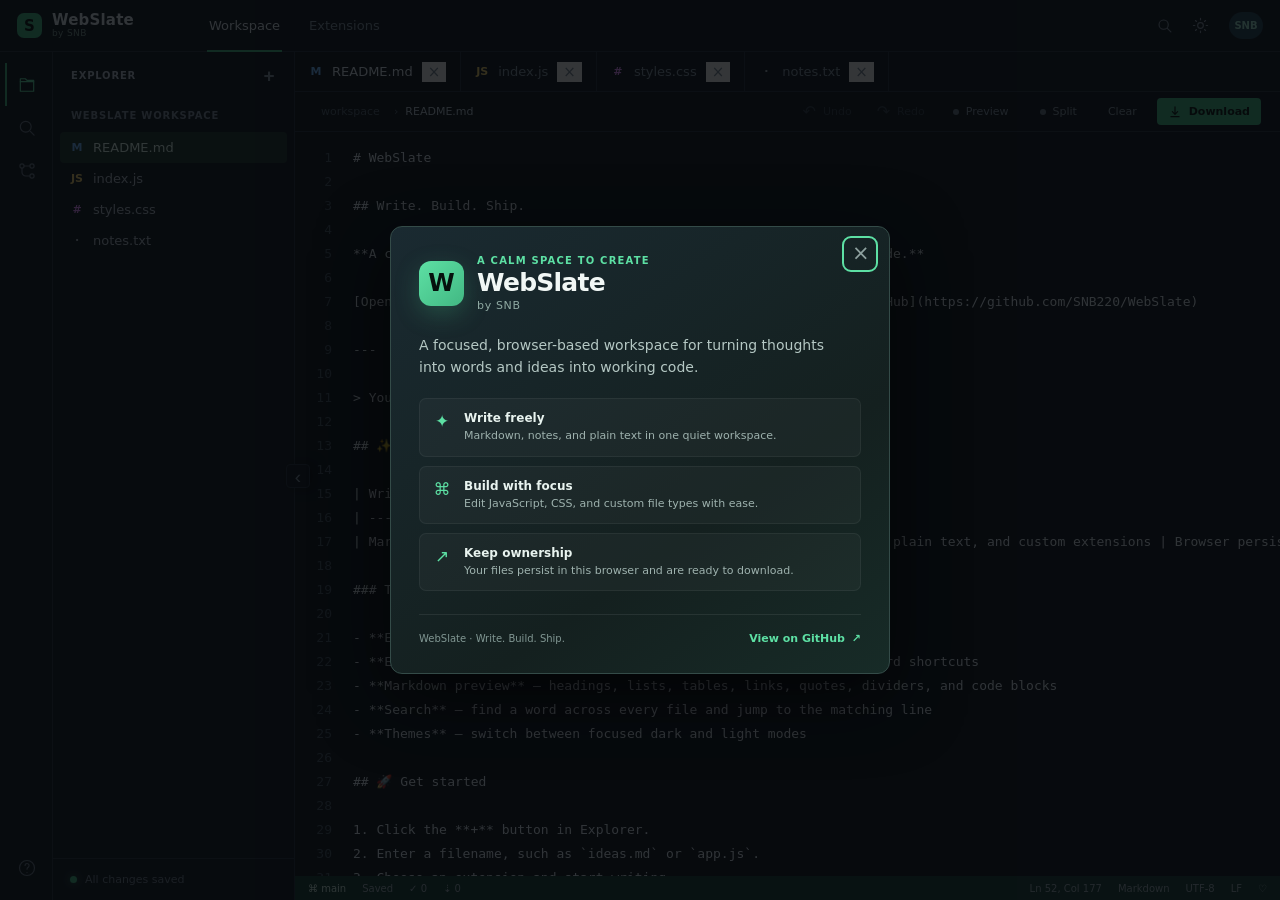
==== commit 83b8190d: "Added accessibility improvements across WebSlate" ====
--- a/index.html
+++ b/index.html
@@ -8,6 +8,7 @@
     <link rel="stylesheet" href="styles.css" />
   </head>
   <body>
+    <a class="skip-link" href="#editor">Skip to editor</a>
     <div class="app-shell">
       <header class="topbar">
         <div class="brand">
@@ -18,7 +19,7 @@
           </div>
         </div>
         <nav class="top-nav" aria-label="Workspace navigation">
-          <button class="top-nav-item active">Workspace</button>
+          <button class="top-nav-item active" aria-current="page">Workspace</button>
           <a class="top-nav-item top-nav-link" href="bookmarklet.html">Extensions</a>
         </nav>
         <div class="top-actions">
@@ -34,7 +35,7 @@
 
       <main class="workspace">
         <aside class="activity-bar" aria-label="Activity bar">
-          <button class="activity-item active" title="Explorer" aria-label="Explorer">
+          <button class="activity-item active" title="Explorer" aria-label="Explorer" aria-current="page">
             <svg viewBox="0 0 24 24" aria-hidden="true"><path d="M4 4.5h6l2 2h8v13H4z"></path><path d="M4 8h16"></path></svg>
           </button>
           <button class="activity-item" id="searchActivityButton" title="Search" aria-label="Search">
@@ -99,10 +100,10 @@
             <div class="editor-actions">
               <button class="toolbar-button history-button" id="undoButton" title="Undo (Ctrl+Z)" aria-label="Undo" disabled>↶ <span>Undo</span></button>
               <button class="toolbar-button history-button" id="redoButton" title="Redo (Ctrl+Y)" aria-label="Redo" disabled>↷ <span>Redo</span></button>
-              <button class="toolbar-button" id="previewButton"><span class="preview-dot"></span> Preview</button>
+              <button class="toolbar-button" id="previewButton" title="Preview Markdown (Ctrl+Shift+P)" aria-label="Preview Markdown"><span class="preview-dot"></span> Preview</button>
               <button class="toolbar-button hidden" id="splitButton" title="Split Editor and Preview" aria-label="Split Editor and Preview"><span class="preview-dot"></span> Split</button>
               <button class="toolbar-button" id="clearButton" title="Clear current file" aria-label="Clear current file">Clear</button>
-              <button class="download-button" id="downloadButton">
+              <button class="download-button" id="downloadButton" title="Download current file" aria-label="Download current file">
                 <svg viewBox="0 0 24 24" aria-hidden="true"><path d="M12 3v12M7.5 11.5 12 16l4.5-4.5M5 20h14"></path></svg>
                 Download
               </button>
@@ -113,9 +114,9 @@
               <div class="line-numbers" id="lineNumbers" aria-hidden="true"></div>
               <textarea id="editor" spellcheck="false" aria-label="Text editor"></textarea>
             </div>
-            <article class="markdown-preview hidden" id="markdownPreview"></article>
+            <article class="markdown-preview hidden" id="markdownPreview" aria-label="Markdown preview"></article>
           </div>
-          <div class="statusbar">
+          <div class="statusbar" role="status" aria-live="polite">
             <div class="status-left"><span class="status-branch">⌘ main</span><span id="statusSaveState">Saved</span><span>✓ 0</span><span>⇣ 0</span></div>
             <div class="status-right"><span id="cursorPosition">Ln 1, Col 1</span><span id="languageStatus">Markdown</span><span>UTF-8</span><span>LF</span><span>♡</span></div>
           </div>
--- a/styles.css
+++ b/styles.css
@@ -21,6 +21,10 @@
 html, body { height: 100%; margin: 0; }
 body { background: var(--bg); color: var(--text); font-family: "Segoe UI", Inter, system-ui, sans-serif; font-size: 13px; overflow: hidden; }
 body, button, input, textarea { transition: background-color .2s ease, color .2s ease, border-color .2s ease; }
+.skip-link { position: fixed; z-index: 20; top: 8px; left: 8px; padding: 8px 12px; transform: translateY(-150%); border-radius: 4px; color: #07130e; background: var(--accent); font-weight: 600; text-decoration: none; }
+.skip-link:focus { transform: translateY(0); }
+:focus-visible { outline: 2px solid var(--accent-bright); outline-offset: 2px; }
+button, a, input, textarea { -webkit-tap-highlight-color: transparent; }
 body[data-theme="light"] {
   --bg: #eef3f5;
   --panel: #ffffff;
@@ -193,6 +197,38 @@
 .markdown-preview table { width: 100%; margin: 20px 0; border-collapse: collapse; border: 1px solid var(--border); text-align: left; font-size: 13px; }.markdown-preview th, .markdown-preview td { padding: 9px 12px; border: 1px solid var(--border); }.markdown-preview th { color: var(--text); background: var(--panel-raised); font-weight: 600; }.markdown-preview td { color: var(--soft); background: #101820; }.markdown-preview tr:nth-child(even) td { background: #131d25; }
 .markdown-preview hr { margin: 25px 0; border: 0; border-top: 1px solid var(--border); }.markdown-preview ol { padding-left: 25px; }.markdown-preview del { color: var(--muted); }.markdown-preview img { max-width: 100%; height: auto; border-radius: 5px; }.markdown-preview .task-item { list-style: none; margin-left: -23px; }.markdown-preview .task-item input { margin-right: 8px; accent-color: var(--accent); }
 .hidden { display: none; }
+@media (prefers-contrast: more) {
+  :root {
+    --bg: #000;
+    --panel: #080808;
+    --panel-raised: #181818;
+    --border: #fff;
+    --muted: #ddd;
+    --text: #fff;
+    --soft: #eee;
+    --editor: #000;
+    --line: #fff;
+    --blue: #70c7ff;
+    --shadow: #000;
+  }
+  body[data-theme="light"] {
+    --bg: #fff;
+    --panel: #fff;
+    --panel-raised: #eee;
+    --border: #000;
+    --muted: #333;
+    --text: #000;
+    --soft: #222;
+    --editor: #fff;
+    --line: #333;
+    --blue: #005a9c;
+    --shadow: #00000066;
+  }
+  button, a, input, textarea { outline-color: currentColor; }
+  .activity-item, .file-item, .tab, .toolbar-button, .icon-button, .plain-icon { border-color: var(--border); }
+  .file-item.active, .tab.active { outline: 2px solid var(--accent); }
+  .markdown-preview pre, .markdown-preview .toc, .close-modal, .about-modal { border-width: 2px; }
+}
 .statusbar { height: 24px; display: flex; align-items: center; justify-content: space-between; padding: 0 13px; color: #9eacb8; background: #173d35; font-size: 10px; }
 .status-left, .status-right { display: flex; align-items: center; gap: 16px; }.status-branch { color: #d2eee3; }
 .toast { position: fixed; bottom: 38px; left: 50%; padding: 9px 14px; transform: translate(-50%, 15px); border: 1px solid #385248; border-radius: 5px; color: #d7f6e8; background: #19352e; opacity: 0; pointer-events: none; transition: .2s ease; font-size: 12px; }.toast.show { opacity: 1; transform: translate(-50%, 0); }
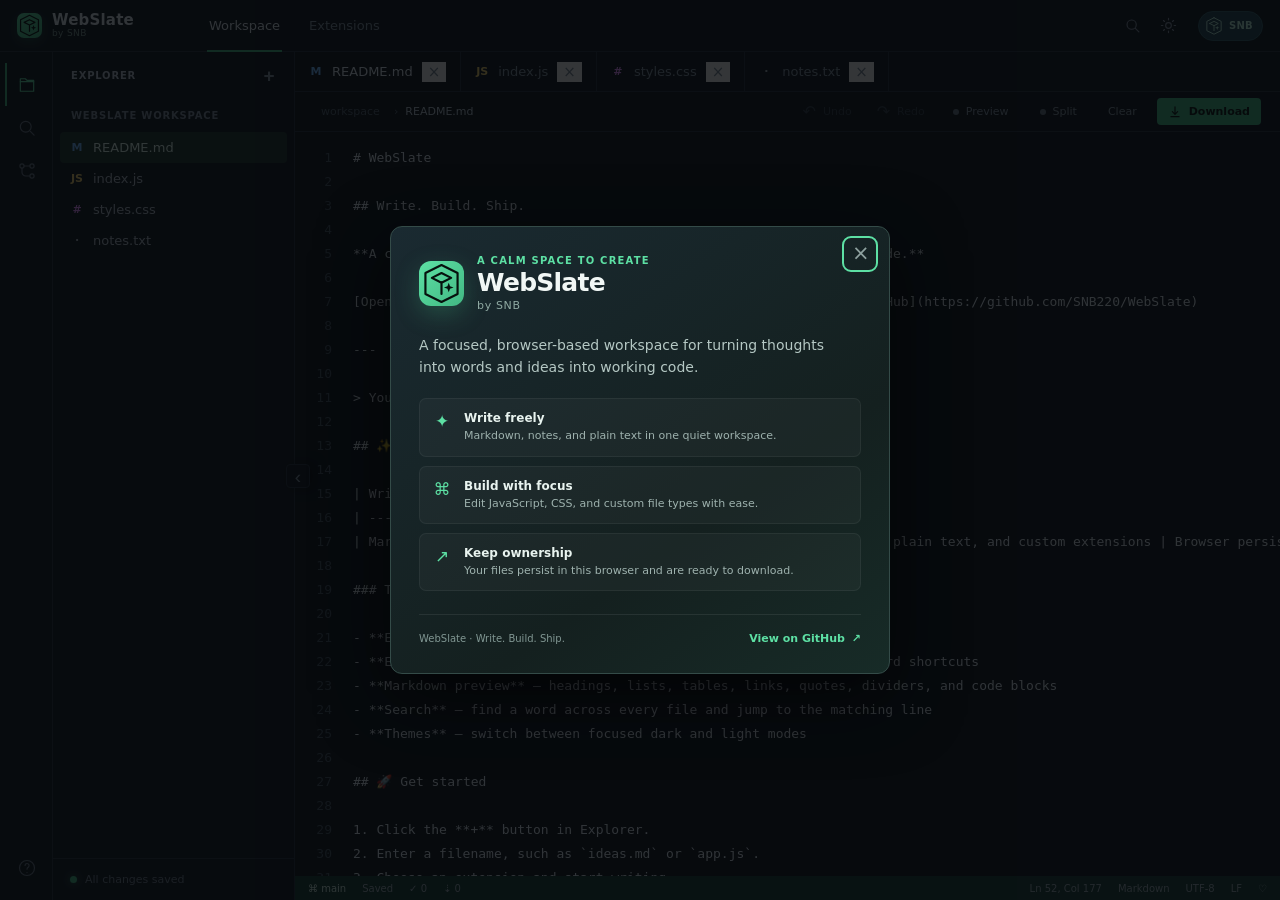
==== commit 4b0bda1e: "Add WebSlate branding style" ====
--- a/index.html
+++ b/index.html
@@ -12,7 +12,13 @@
     <div class="app-shell">
       <header class="topbar">
         <div class="brand">
-          <div class="brand-mark">S</div>
+          <div class="brand-mark" aria-hidden="true">
+            <svg viewBox="0 0 28 28">
+              <path class="logo-tile" d="M14 2.5 24 7.5v13L14 25.5 4 20.5v-13l10-5Z"></path>
+              <path class="logo-fold" d="m8 10.5 6-3 6 3-6 3-6-3Zm6 3v7"></path>
+              <path class="logo-spark" d="m18.5 13.5.8 2.2 2.2.8-2.2.8-.8 2.2-.8-2.2-2.2-.8 2.2-.8.8-2.2Z"></path>
+            </svg>
+          </div>
           <div class="brand-copy">
             <span>WebSlate</span>
             <small>by SNB</small>
@@ -29,7 +35,14 @@
           <button class="icon-button" id="themeButton" title="Switch to light mode" aria-label="Switch to light mode">
             <svg viewBox="0 0 24 24" aria-hidden="true"><circle cx="12" cy="12" r="4"></circle><path d="M12 2v2M12 20v2M4.93 4.93l1.42 1.42M17.65 17.65l1.42 1.42M2 12h2M20 12h2M4.93 19.07l1.42-1.42M17.65 6.35l1.42-1.42"></path></svg>
           </button>
-          <a class="avatar" href="https://github.com/SNB220" target="_blank" rel="noopener noreferrer" title="SNB on GitHub" aria-label="Open SNB GitHub profile">SNB</a>
+          <a class="avatar" href="https://github.com/SNB220" target="_blank" rel="noopener noreferrer" title="SNB on GitHub" aria-label="Open SNB GitHub profile">
+            <svg viewBox="0 0 28 28" aria-hidden="true">
+              <path class="logo-tile" d="M14 2.5 24 7.5v13L14 25.5 4 20.5v-13l10-5Z"></path>
+              <path class="logo-fold" d="m8 10.5 6-3 6 3-6 3-6-3Zm6 3v7"></path>
+              <path class="logo-spark" d="m18.5 13.5.8 2.2 2.2.8-2.2.8-.8 2.2-.8-2.2-2.2-.8 2.2-.8.8-2.2Z"></path>
+            </svg>
+            <span>SNB</span>
+          </a>
         </div>
       </header>
 
@@ -161,7 +174,13 @@
       <section class="about-modal" role="dialog" aria-modal="true" aria-labelledby="aboutModalTitle">
         <button class="about-close" id="closeAboutButton" aria-label="Close about WebSlate">×</button>
         <div class="about-hero">
-          <div class="about-mark">W</div>
+          <div class="about-mark" aria-hidden="true">
+            <svg viewBox="0 0 28 28">
+              <path class="logo-tile" d="M14 2.5 24 7.5v13L14 25.5 4 20.5v-13l10-5Z"></path>
+              <path class="logo-fold" d="m8 10.5 6-3 6 3-6 3-6-3Zm6 3v7"></path>
+              <path class="logo-spark" d="m18.5 13.5.8 2.2 2.2.8-2.2.8-.8 2.2-.8-2.2-2.2-.8 2.2-.8.8-2.2Z"></path>
+            </svg>
+          </div>
           <div>
             <div class="about-eyebrow">A calm space to create</div>
             <h2 id="aboutModalTitle">WebSlate</h2>
--- a/styles.css
+++ b/styles.css
@@ -109,7 +109,11 @@
 .app-shell { height: 100vh; height: 100dvh; display: flex; flex-direction: column; }
 .topbar { height: 52px; display: flex; align-items: center; padding: 0 17px; background: var(--panel); border-bottom: 1px solid var(--border); }
 .brand { display: flex; align-items: center; gap: 10px; width: 190px; }
-.brand-mark { width: 25px; height: 25px; display: grid; place-items: center; color: #08110e; background: var(--accent); border-radius: 7px; font-weight: 800; font-size: 15px; }
+.brand-mark { width: 25px; height: 25px; display: grid; place-items: center; color: #08110e; background: linear-gradient(145deg, var(--accent-bright), var(--accent)); border-radius: 7px; box-shadow: 0 4px 12px #42b88338; }
+.brand-mark svg, .about-mark svg, .install-mark svg { width: 100%; height: 100%; }
+.logo-tile { fill: none; stroke: currentColor; stroke-width: 1.35; stroke-linejoin: round; }
+.logo-fold { fill: none; stroke: currentColor; stroke-width: 1.35; stroke-linecap: round; stroke-linejoin: round; }
+.logo-spark { fill: currentColor; stroke: none; }
 .brand-copy { display: flex; flex-direction: column; gap: 1px; line-height: 1; }
 .brand-copy > span { font-weight: 600; font-size: 15px; letter-spacing: .2px; }
 .brand-copy small { color: #78958d; font-size: 9px; font-weight: 500; letter-spacing: .04em; }
@@ -123,7 +127,7 @@
 .icon-button { width: 30px; height: 30px; border-radius: 5px; }
 .icon-button:hover, .plain-icon:hover { color: var(--text); background: #1b2732; }
 svg { width: 17px; height: 17px; fill: none; stroke: currentColor; stroke-linecap: round; stroke-linejoin: round; stroke-width: 1.6; }
-.avatar { width: 34px; height: 27px; display: grid; place-items: center; margin-left: 8px; border-radius: 14px; background: #234453; color: #9ce3cc; font-size: 10px; font-weight: 700; text-decoration: none; transition: .15s ease; }.avatar:hover { color: #d6fff0; background: #2d5963; }
+.avatar { width: auto; height: 30px; display: inline-flex; align-items: center; gap: 5px; margin-left: 8px; padding: 0 9px 0 5px; border: 1px solid #32606a; border-radius: 15px; background: #234453; color: #b8f1dc; font-size: 10px; font-weight: 700; letter-spacing: .03em; text-decoration: none; transition: .15s ease; }.avatar svg { width: 20px; height: 20px; }.avatar:hover { color: #e2fff4; border-color: #4a8c88; background: #2d5963; box-shadow: 0 4px 14px #42b88333; }
 .workspace { display: flex; min-height: 0; flex: 1; }
 .activity-bar { width: 53px; flex: 0 0 53px; background: var(--panel); border-right: 1px solid var(--border); display: flex; flex-direction: column; align-items: center; padding: 11px 0; }
 .activity-item { width: 43px; height: 43px; display: grid; place-items: center; background: transparent; color: #667482; border-left: 2px solid transparent; }
@@ -163,6 +167,10 @@
 body[data-theme="light"] .file-item.active {
   color: #16352b !important;
   background: #d9f2e7 !important;
+}
+body[data-theme="light"] .file-item:hover {
+  color: var(--text);
+  background: #eef6f3;
 }
 .sidebar-footer { margin-top: auto; display: flex; align-items: center; gap: 8px; height: 42px; padding: 0 17px; color: #6f7d8a; border-top: 1px solid var(--border); font-size: 11px; }
 .sidebar-footer.unsaved { color: #b68750; }
@@ -248,7 +256,7 @@
 .rename-input { min-width: 0; flex: 1; height: 23px; padding: 2px 5px; border: 1px solid var(--accent); border-radius: 3px; outline: 0; color: var(--text); background: #0d151c; font: inherit; }
 .about-modal { position: relative; width: min(500px, calc(100vw - 32px)); overflow: hidden; padding: 28px; border: 1px solid #344b48; border-radius: 12px; background: linear-gradient(145deg, #1a2a31, #14201f 65%, #172b27); box-shadow: 0 22px 70px #00000099; }
 .about-close { position: absolute; top: 13px; right: 15px; width: 28px; height: 28px; border-radius: 5px; color: #8ea19f; background: transparent; font-size: 21px; line-height: 1; }.about-close:hover { color: white; background: #ffffff12; }
-.about-hero { display: flex; align-items: center; gap: 13px; }.about-mark { width: 45px; height: 45px; display: grid; place-items: center; border-radius: 12px; color: #06110d; background: linear-gradient(135deg, var(--accent-bright), var(--accent)); font-size: 24px; font-weight: 800; box-shadow: 0 8px 24px #42b88344; }
+.about-hero { display: flex; align-items: center; gap: 13px; }.about-mark { width: 45px; height: 45px; display: grid; place-items: center; border-radius: 12px; color: #06110d; background: linear-gradient(135deg, var(--accent-bright), var(--accent)); box-shadow: 0 8px 24px #42b88344; }
 .about-eyebrow { color: var(--accent-bright); font-size: 10px; font-weight: 700; letter-spacing: .12em; text-transform: uppercase; }.about-modal h2 { margin: 2px 0 0; color: #f1f7f5; font-size: 25px; letter-spacing: -.03em; }.about-byline { margin-top: 2px; color: #8fa9a2; font-size: 11px; letter-spacing: .06em; }.about-intro { max-width: 410px; margin: 22px 0 20px; color: #b5c8c4; font-size: 14px; line-height: 1.6; }
 .about-features { display: grid; gap: 9px; }.about-feature { display: flex; gap: 12px; padding: 12px; border: 1px solid #ffffff0d; border-radius: 7px; background: #ffffff08; }.about-feature > span { width: 20px; color: var(--accent-bright); font-size: 17px; text-align: center; }.about-feature strong { display: block; margin-bottom: 2px; color: #e8f3ef; font-size: 12px; }.about-feature small { color: #9eb2ae; font-size: 11px; line-height: 1.4; }
 .about-footer { display: flex; align-items: center; justify-content: space-between; gap: 12px; margin-top: 23px; padding-top: 17px; border-top: 1px solid #ffffff14; color: #819793; font-size: 10px; }.about-footer a { color: var(--accent-bright); font-size: 11px; font-weight: 600; text-decoration: none; }.about-footer a:hover { color: white; }.about-footer a span { margin-left: 3px; }
@@ -262,18 +270,31 @@
   .top-nav { display: none; }
   .top-actions { gap: 2px; }
   .icon-button { width: 36px; height: 36px; }
-  .avatar { width: 32px; margin-left: 2px; }
+  .avatar { margin-left: 2px; padding-right: 7px; }
+  .avatar svg { width: 19px; height: 19px; }
   .activity-bar { width: 45px; flex-basis: 45px; padding-top: 8px; }
   .activity-item { width: 39px; height: 42px; }
   .sidebar { position: absolute; z-index: 4; top: 56px; bottom: 0; left: 45px; width: min(82vw, 280px); flex-basis: auto; box-shadow: 12px 0 30px var(--shadow); }
   .sidebar.hidden { display: none; }
   .sidebar-reopen { position: absolute; z-index: 3; left: 45px; margin-top: 47px; }
   .editor-toolbar { height: 48px; padding: 0 10px; }
-  .editor-actions { gap: 4px; }
+  .editor-toolbar { min-width: 0; overflow: hidden; }
+  .breadcrumbs { min-width: 0; overflow: hidden; text-overflow: ellipsis; white-space: nowrap; }
+  .editor-actions { flex: 0 0 auto; max-width: 100%; gap: 4px; overflow-x: auto; scrollbar-width: none; }
+  .editor-actions::-webkit-scrollbar { display: none; }
   .toolbar-button, .download-button { height: 34px; padding: 0 9px; }
   .tabs { height: 42px; }
   .tab { min-width: 125px; padding: 0 10px; }
   .editor-wrap { overflow: hidden; overscroll-behavior: contain; }
+  .editor-wrap.split-mode { flex-direction: column; overflow-y: auto; }
+  .editor-wrap.split-mode .editor-pane,
+  .editor-wrap.split-mode .markdown-preview {
+    width: 100%;
+    min-height: 50%;
+    flex: 0 0 50%;
+  }
+  .editor-wrap.split-mode .editor-pane { border-right: 0; border-bottom: 1px solid var(--border); }
+  .editor-wrap.split-mode .markdown-preview { padding: 24px 18px; }
   .editor-pane { min-height: 0; padding-top: 10px; overflow: visible; }
   .line-numbers { width: 39px; flex-basis: 39px; padding-right: 10px; font-size: 12px; line-height: 23px; }
   #editor { padding: 0 14px 24px 4px; font-size: 12px; line-height: 23px; touch-action: pan-x pan-y; overscroll-behavior: contain; -webkit-overflow-scrolling: touch; }
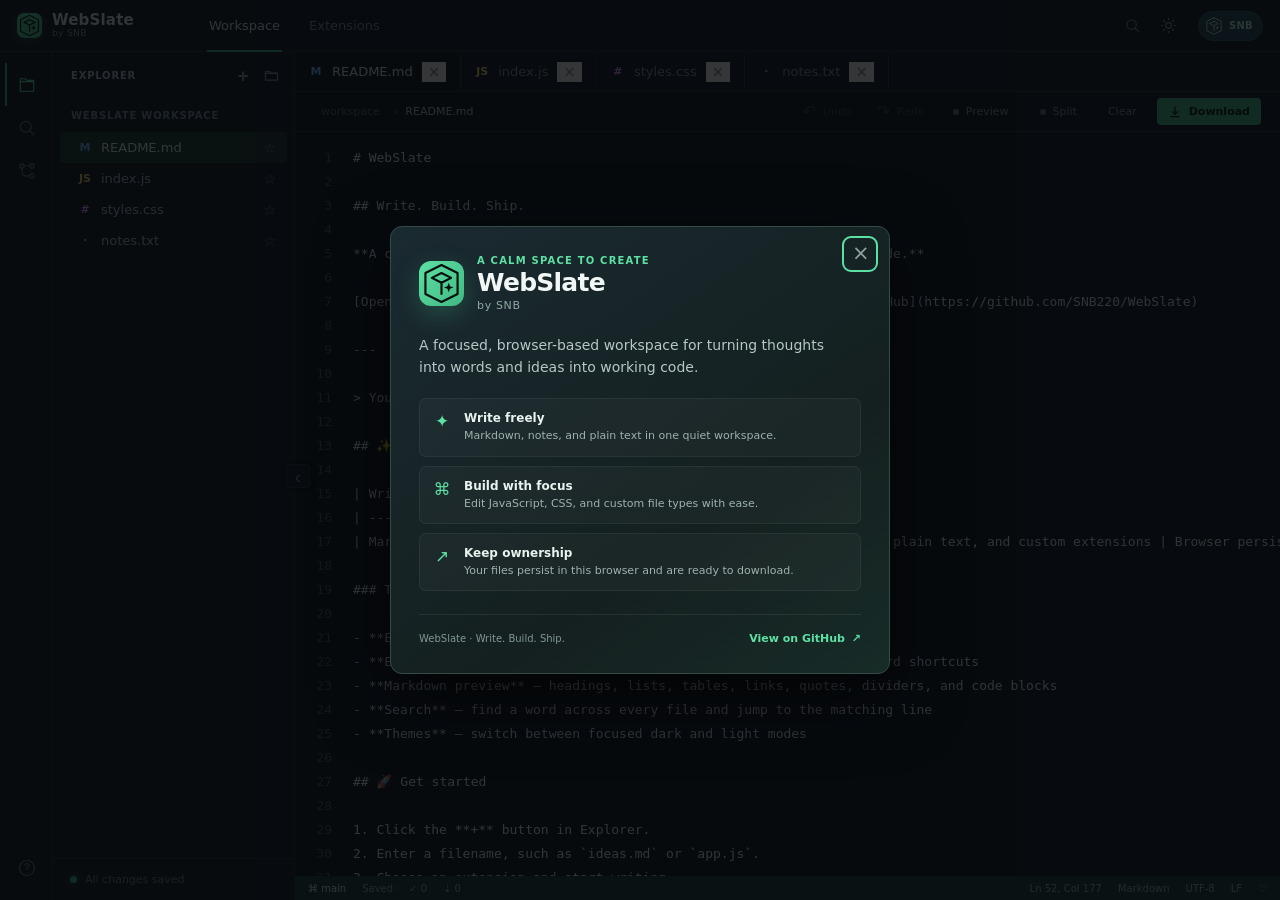
==== commit e2c50678: "Update file organization" ====
--- a/index.html
+++ b/index.html
@@ -75,6 +75,10 @@
                 <div class="new-file-title">New file</div>
                 <label class="new-file-name-label" for="newFileName">File name</label>
                 <input id="newFileName" class="new-file-name" type="text" maxlength="80" value="untitled" placeholder="e.g. app" />
+                <label class="new-file-name-label" for="newFileFolder">Folder</label>
+                <select id="newFileFolder" class="new-file-folder">
+                  <option value="">Workspace root</option>
+                </select>
                 <button class="file-type-option" data-extension="md" role="menuitem"><span class="file-icon markdown">M</span> Markdown <span>.md</span></button>
                 <button class="file-type-option" data-extension="js" role="menuitem"><span class="file-icon javascript">JS</span> JavaScript <span>.js</span></button>
                 <button class="file-type-option" data-extension="css" role="menuitem"><span class="file-icon css">#</span> CSS <span>.css</span></button>
@@ -86,6 +90,9 @@
                   </div>
                 </div>
               </div>
+              <button class="plain-icon folder-button" id="newFolderButton" title="New folder" aria-label="New folder">
+                <svg viewBox="0 0 24 24" aria-hidden="true"><path d="M3.5 6.5h6l2 2h9v10h-17z"></path><path d="M3.5 9h17"></path></svg>
+              </button>
             </div>
           </div>
           <div class="workspace-name" id="explorerContent">WEBSLATE WORKSPACE</div>
--- a/styles.css
+++ b/styles.css
@@ -139,6 +139,7 @@
 .sidebar-heading { height: 47px; padding: 0 13px 0 18px; display: flex; align-items: center; justify-content: space-between; text-transform: uppercase; letter-spacing: .08em; font-size: 10px; font-weight: 600; color: var(--soft); }
 .sidebar-actions { display: flex; align-items: center; gap: 2px; }.collapse-button { position: absolute; z-index: 3; top: 50%; right: -16px; width: 30px; height: 62px; display: grid; place-items: center; padding: 0; transform: translateY(-50%); border: 1px solid var(--border); border-radius: 10px; box-shadow: 4px 0 12px var(--shadow); color: var(--muted); background: var(--panel); font-family: Arial, sans-serif; font-size: 23px; font-weight: 300; line-height: 1; text-align: center; transition: color .2s ease, background-color .2s ease, border-color .2s ease, box-shadow .2s ease; }.collapse-button:hover { color: var(--accent); background: var(--panel-raised); border-color: var(--accent); box-shadow: 5px 0 16px var(--shadow); }.sidebar-reopen { width: 25px; height: 34px; align-self: flex-start; margin-top: 47px; border: 1px solid var(--border); border-left: 0; border-radius: 0 5px 5px 0; color: var(--muted); background: var(--panel); font-size: 24px; line-height: 1; }.sidebar-reopen:hover { color: var(--text); background: #1b2933; }
 .plain-icon { width: 24px; height: 24px; font-family: Arial, sans-serif; font-size: 19px; line-height: 24px; border-radius: 4px; }
+.folder-button svg { width: 17px; height: 17px; stroke-width: 1.7; }
 .new-file-button { padding: 0; text-align: center; }
 .new-file-control { position: relative; }
 .new-file-menu { position: absolute; z-index: 5; top: 31px; right: 0; width: 220px; padding: 7px; border: 1px solid var(--border); border-radius: 6px; background: var(--panel-raised); box-shadow: 0 12px 30px var(--shadow); text-transform: none; letter-spacing: normal; }
@@ -151,18 +152,29 @@
 .file-type-option span:last-child { margin-left: auto; color: #738391; font-size: 11px; }
 .custom-extension { display: flex; align-items: center; gap: 6px; margin-top: 6px; padding: 7px 5px 2px; border-top: 1px solid #2b3945; }
 .custom-extension-label { color: #9eacb8; font-size: 11px; }
+.new-file-folder { width: 100%; height: 28px; margin-bottom: 6px; padding: 3px 7px; border: 1px solid #40515e; border-radius: 3px; outline: 0; color: var(--text); background: #0e161d; font: 12px inherit; }
+.new-file-folder:focus { border-color: var(--accent); }
 #customExtension { width: 47px; height: 24px; padding: 2px 5px; border: 1px solid #40515e; border-radius: 3px; outline: 0; color: var(--text); background: #0e161d; font: 11px inherit; }
 #customExtension:focus { border-color: var(--accent); }
 #createCustomFile { height: 24px; padding: 0 7px; border-radius: 3px; color: #09140f; background: var(--accent); font-size: 11px; font-weight: 600; }
 #createCustomFile:hover { background: var(--accent-bright); }
 .workspace-name { padding: 11px 18px 8px; color: #7f8e9d; font-size: 10px; font-weight: 700; letter-spacing: .08em; }
 .file-tree { padding: 3px 7px; }
-.file-item { display: flex; align-items: center; width: 100%; height: 31px; padding: 0 10px; gap: 9px; border-radius: 4px; color: #aebac5; background: transparent; text-align: left; }
+.folder-group + .folder-group { margin-top: 5px; }
+.folder-heading { display: flex; align-items: center; width: 100%; height: 27px; padding: 0 8px; gap: 6px; border-radius: 4px; color: var(--soft); background: transparent; font-size: 10px; font-weight: 700; text-align: left; }
+.folder-heading:hover { color: var(--text); background: #1a2631; }
+.folder-chevron { width: 10px; color: var(--muted); font-size: 16px; line-height: 1; }
+.folder-symbol { color: var(--accent); font-size: 13px; }
+.folder-files { min-height: 4px; }
+.file-item { display: flex; align-items: center; width: 100%; height: 31px; padding: 0 8px 0 18px; gap: 9px; border-radius: 4px; color: #aebac5; background: transparent; text-align: left; }
 .file-item:hover { background: #1a2631; color: var(--text); }
 .file-item.active { background: #20352f; color: #dff8ed; }
+.file-item.dragging { opacity: .45; }
 .search-view { padding: 5px 12px; overflow: auto; }.search-label { display: block; padding: 8px 6px 7px; color: #8b9aa7; font-size: 10px; font-weight: 600; letter-spacing: .06em; text-transform: uppercase; }.search-input-wrap { display: flex; align-items: center; gap: 7px; height: 31px; padding: 0 8px; border: 1px solid #3b4d5a; border-radius: 4px; background: #0d151c; }.search-input-wrap:focus-within { border-color: var(--accent); }.search-input-wrap svg { width: 15px; height: 15px; color: #71818e; }.search-input-wrap input { min-width: 0; flex: 1; border: 0; outline: 0; color: var(--text); background: transparent; font: 12px inherit; }.search-summary { padding: 13px 3px 7px; color: #82919d; font-size: 10px; }.search-result { display: block; width: 100%; padding: 8px 7px; border-radius: 4px; color: #bdc9d1; background: transparent; text-align: left; }.search-result:hover { background: #1a2a32; }.search-result-file { display: flex; align-items: center; gap: 7px; color: #e0ebe8; font-size: 11px; font-weight: 600; }.search-result-count { margin-left: auto; color: #78958d; font-size: 10px; font-weight: 400; }.search-result-match { display: block; overflow: hidden; margin-top: 4px; color: #84949f; font: 10px/1.4 Consolas, monospace; text-overflow: ellipsis; white-space: nowrap; }.search-result-match mark { padding: 1px 2px; border-radius: 2px; color: #e5fff4; background: #2c6d5a; }
 .file-icon { width: 14px; text-align: center; font-size: 11px; font-weight: 700; }
 .file-name { overflow: hidden; text-overflow: ellipsis; white-space: nowrap; }
+.pin-toggle { margin-left: auto; padding: 2px 3px; color: #71818e; font-size: 14px; line-height: 1; }
+.pin-toggle:hover, .pin-toggle.pinned { color: #e4bd5e; }
 .file-icon.markdown { color: #70b7ff; }.file-icon.javascript { color: #f0ce69; }.file-icon.css { color: #e28bff; }.file-icon.text { color: #9faab6; }
 body[data-theme="light"] .file-item.active {
   color: #16352b !important;
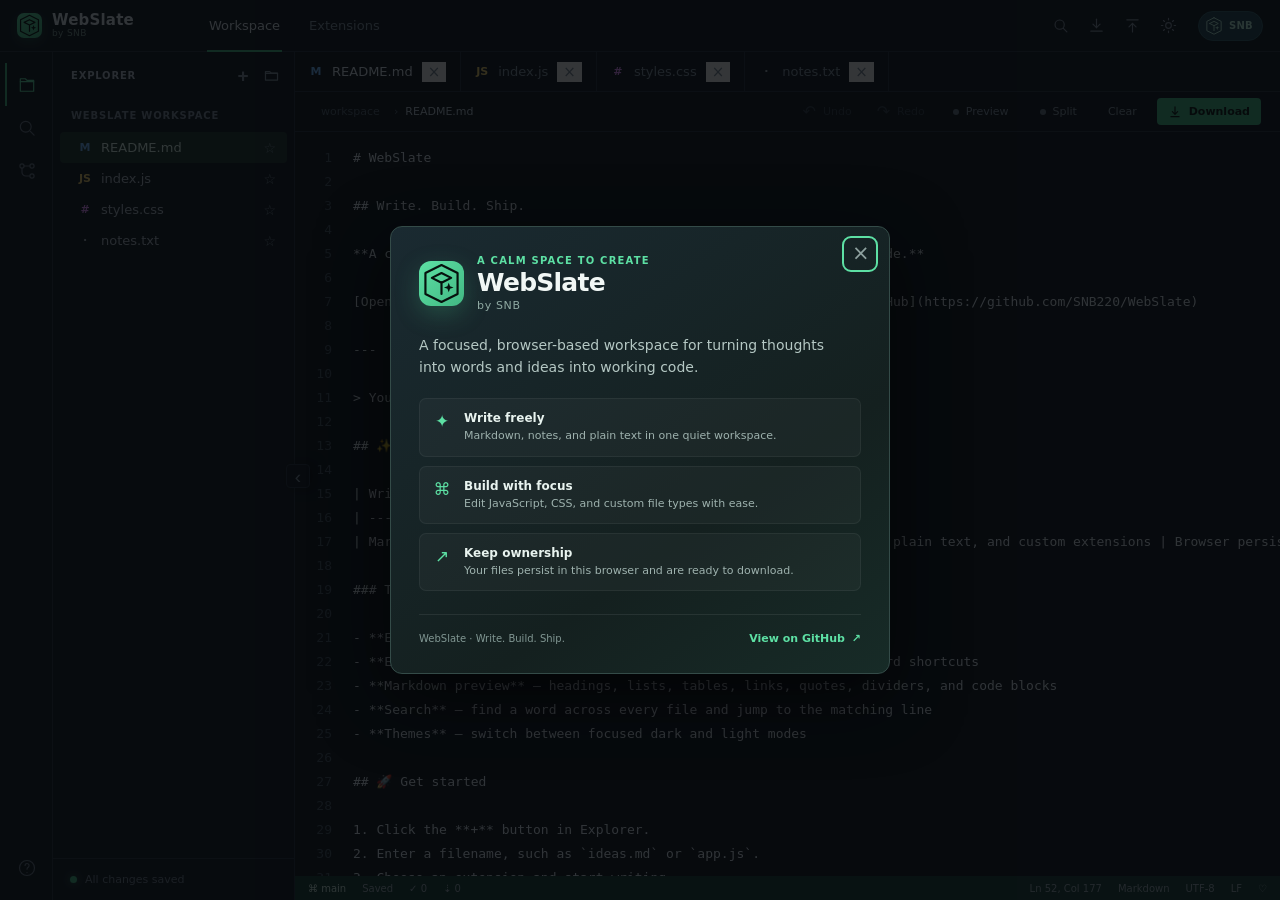
==== commit 14fcd5ca: "Improve backup" ====
--- a/index.html
+++ b/index.html
@@ -32,6 +32,12 @@
           <button class="icon-button" id="searchButton" title="Search files" aria-label="Search files">
             <svg viewBox="0 0 24 24" aria-hidden="true"><circle cx="10.8" cy="10.8" r="6.5"></circle><path d="m16 16 5 5"></path></svg>
           </button>
+          <button class="icon-button" id="exportWorkspaceButton" title="Export workspace" aria-label="Export workspace">
+            <svg viewBox="0 0 24 24" aria-hidden="true"><path d="M12 3v12"></path><path d="m7 10 5 5 5-5"></path><path d="M4 20h16"></path></svg>
+          </button>
+          <button class="icon-button" id="importWorkspaceButton" title="Import workspace" aria-label="Import workspace">
+            <svg viewBox="0 0 24 24" aria-hidden="true"><path d="M12 21V9"></path><path d="m7 14 5-5 5 5"></path><path d="M4 4h16"></path></svg>
+          </button>
           <button class="icon-button" id="themeButton" title="Switch to light mode" aria-label="Switch to light mode">
             <svg viewBox="0 0 24 24" aria-hidden="true"><circle cx="12" cy="12" r="4"></circle><path d="M12 2v2M12 20v2M4.93 4.93l1.42 1.42M17.65 17.65l1.42 1.42M2 12h2M20 12h2M4.93 19.07l1.42-1.42M17.65 6.35l1.42-1.42"></path></svg>
           </button>
@@ -63,6 +69,7 @@
           </button>
         </aside>
         <input id="importFileInput" type="file" multiple hidden />
+        <input id="importWorkspaceInput" type="file" accept="application/json,.json" hidden />
 
         <aside class="sidebar" id="sidebar">
           <div class="sidebar-heading">
--- a/styles.css
+++ b/styles.css
@@ -184,6 +184,10 @@
   color: var(--text);
   background: #eef6f3;
 }
+body[data-theme="light"] .folder-heading:hover {
+  color: var(--text);
+  background: #eef6f3;
+}
 .sidebar-footer { margin-top: auto; display: flex; align-items: center; gap: 8px; height: 42px; padding: 0 17px; color: #6f7d8a; border-top: 1px solid var(--border); font-size: 11px; }
 .sidebar-footer.unsaved { color: #b68750; }
 .sidebar-footer.unsaved .sync-dot { background: #d99a4e; box-shadow: 0 0 8px #d99a4e99; }
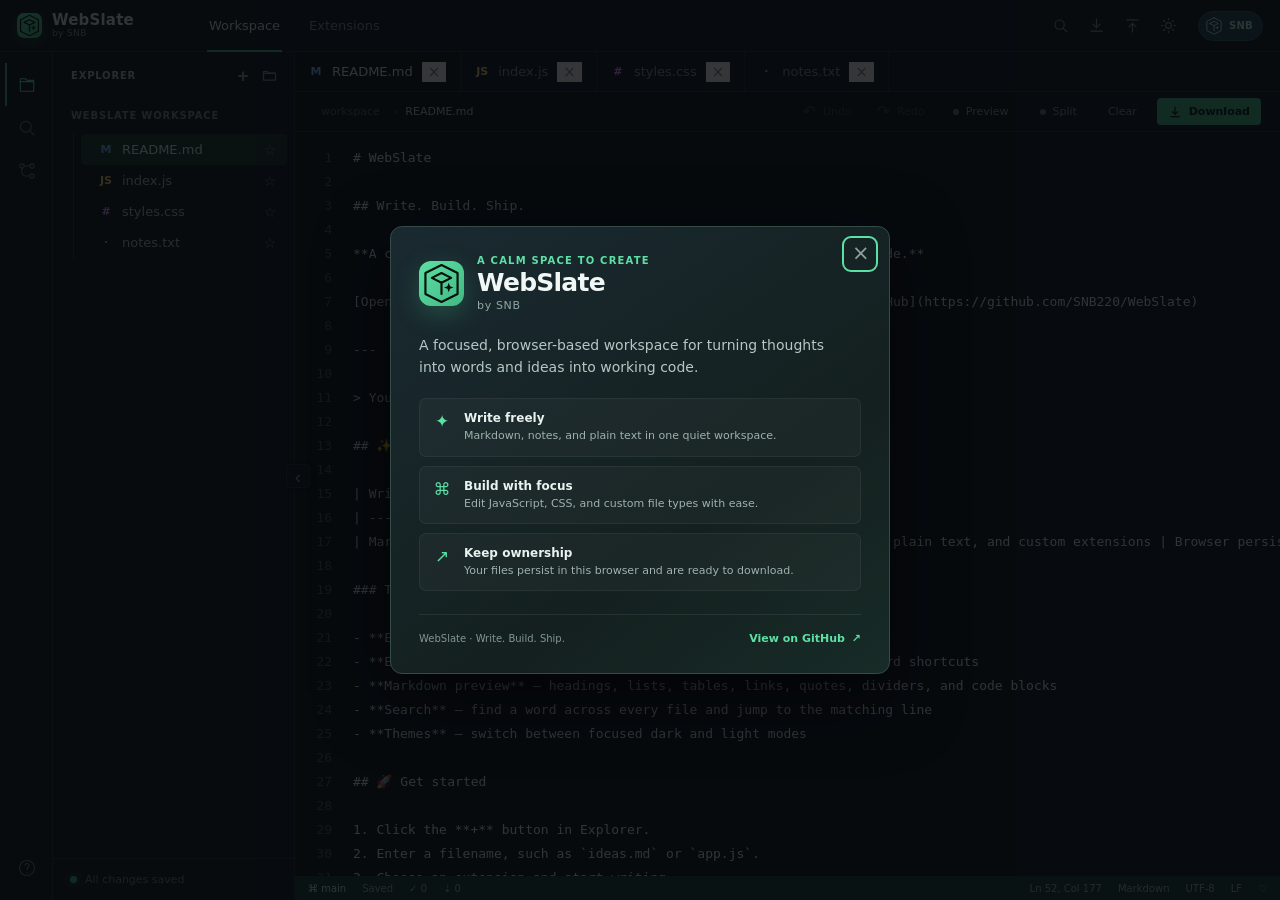
==== commit ab3c75ec: "Update WebSlate branding, backups, folders" ====
--- a/index.html
+++ b/index.html
@@ -4,7 +4,22 @@
     <meta charset="UTF-8" />
     <meta name="viewport" content="width=device-width, initial-scale=1.0" />
     <meta name="description" content="WebSlate is a focused, browser-based writing and coding workspace." />
+    <meta name="theme-color" content="#42b883" />
+    <meta property="og:type" content="website" />
+    <meta property="og:site_name" content="WebSlate" />
+    <meta property="og:title" content="WebSlate — Write. Build. Ship." />
+    <meta property="og:description" content="A calm, browser-based workspace for writing, Markdown, notes, and code." />
+    <meta property="og:url" content="https://snb220.github.io/WebSlate/" />
+    <meta property="og:image" content="https://snb220.github.io/WebSlate/assets/webslate-social.png" />
+    <meta name="twitter:card" content="summary_large_image" />
+    <meta name="twitter:title" content="WebSlate — Write. Build. Ship." />
+    <meta name="twitter:description" content="A calm, browser-based workspace for writing, Markdown, notes, and code." />
+    <meta name="twitter:image" content="https://snb220.github.io/WebSlate/assets/webslate-social.png" />
     <title>WebSlate — Write. Build. Ship.</title>
+    <link rel="icon" href="assets/favicon.svg" type="image/svg+xml" />
+    <link rel="icon" href="assets/webslate-32.png" type="image/png" sizes="32x32" />
+    <link rel="apple-touch-icon" href="assets/webslate-180.png" />
+    <link rel="manifest" href="site.webmanifest" />
     <link rel="stylesheet" href="styles.css" />
   </head>
   <body>
--- a/styles.css
+++ b/styles.css
@@ -62,7 +62,11 @@
   color: #43545e;
   border-color: #53636e;
 }
-body[data-theme="light"] .modal-button.secondary:hover { background: #e5edf0; }
+body[data-theme="light"] .modal-button.secondary:hover {
+  color: var(--text);
+  border-color: #9bb8b4;
+  background: #e5edf0;
+}
 body[data-theme="light"] .about-modal { border-color: #c7ddd5; background: linear-gradient(145deg, #f1fbf7, #e5f4ee 65%, #edf8f3); }
 body[data-theme="light"] .about-modal h2 { color: var(--text); }
 body[data-theme="light"] .about-intro { color: var(--soft); }
@@ -85,6 +89,10 @@
 body[data-theme="light"] .sidebar .plain-icon:hover,
 body[data-theme="light"] .sidebar-reopen:hover {
   color: var(--text);
+  background: #dfece8;
+}
+body[data-theme="light"] .sidebar .folder-button:hover {
+  color: var(--accent);
   background: #dfece8;
 }
 body[data-theme="light"] .sidebar .plain-icon:focus-visible,
@@ -123,8 +131,8 @@
 .top-nav-item.active { color: var(--text); }
 .top-nav-item.active::after { content: ""; position: absolute; bottom: -1px; left: 0; right: 0; height: 2px; background: var(--accent); }
 .top-actions { margin-left: auto; display: flex; align-items: center; gap: 6px; }
-.icon-button, .plain-icon { background: transparent; color: var(--muted); display: grid; place-items: center; }
-.icon-button { width: 30px; height: 30px; border-radius: 5px; }
+.icon-button, .plain-icon { background: transparent; color: var(--muted); display: grid; place-items: center; padding: 0; overflow: hidden; }
+.icon-button { width: 30px; height: 30px; flex: 0 0 30px; border-radius: 5px; }
 .icon-button:hover, .plain-icon:hover { color: var(--text); background: #1b2732; }
 svg { width: 17px; height: 17px; fill: none; stroke: currentColor; stroke-linecap: round; stroke-linejoin: round; stroke-width: 1.6; }
 .avatar { width: auto; height: 30px; display: inline-flex; align-items: center; gap: 5px; margin-left: 8px; padding: 0 9px 0 5px; border: 1px solid #32606a; border-radius: 15px; background: #234453; color: #b8f1dc; font-size: 10px; font-weight: 700; letter-spacing: .03em; text-decoration: none; transition: .15s ease; }.avatar svg { width: 20px; height: 20px; }.avatar:hover { color: #e2fff4; border-color: #4a8c88; background: #2d5963; box-shadow: 0 4px 14px #42b88333; }
@@ -138,7 +146,7 @@
 .sidebar { position: relative; width: 242px; flex: 0 0 242px; background: var(--panel); border-right: 1px solid var(--border); display: flex; flex-direction: column; }
 .sidebar-heading { height: 47px; padding: 0 13px 0 18px; display: flex; align-items: center; justify-content: space-between; text-transform: uppercase; letter-spacing: .08em; font-size: 10px; font-weight: 600; color: var(--soft); }
 .sidebar-actions { display: flex; align-items: center; gap: 2px; }.collapse-button { position: absolute; z-index: 3; top: 50%; right: -16px; width: 30px; height: 62px; display: grid; place-items: center; padding: 0; transform: translateY(-50%); border: 1px solid var(--border); border-radius: 10px; box-shadow: 4px 0 12px var(--shadow); color: var(--muted); background: var(--panel); font-family: Arial, sans-serif; font-size: 23px; font-weight: 300; line-height: 1; text-align: center; transition: color .2s ease, background-color .2s ease, border-color .2s ease, box-shadow .2s ease; }.collapse-button:hover { color: var(--accent); background: var(--panel-raised); border-color: var(--accent); box-shadow: 5px 0 16px var(--shadow); }.sidebar-reopen { width: 25px; height: 34px; align-self: flex-start; margin-top: 47px; border: 1px solid var(--border); border-left: 0; border-radius: 0 5px 5px 0; color: var(--muted); background: var(--panel); font-size: 24px; line-height: 1; }.sidebar-reopen:hover { color: var(--text); background: #1b2933; }
-.plain-icon { width: 24px; height: 24px; font-family: Arial, sans-serif; font-size: 19px; line-height: 24px; border-radius: 4px; }
+.plain-icon { width: 24px; height: 24px; flex: 0 0 24px; font-family: Arial, sans-serif; font-size: 19px; line-height: 24px; border-radius: 4px; }
 .folder-button svg { width: 17px; height: 17px; stroke-width: 1.7; }
 .new-file-button { padding: 0; text-align: center; }
 .new-file-control { position: relative; }
@@ -161,11 +169,17 @@
 .workspace-name { padding: 11px 18px 8px; color: #7f8e9d; font-size: 10px; font-weight: 700; letter-spacing: .08em; }
 .file-tree { padding: 3px 7px; }
 .folder-group + .folder-group { margin-top: 5px; }
-.folder-heading { display: flex; align-items: center; width: 100%; height: 27px; padding: 0 8px; gap: 6px; border-radius: 4px; color: var(--soft); background: transparent; font-size: 10px; font-weight: 700; text-align: left; }
+.folder-row { display: flex; align-items: center; width: 100%; height: 27px; border-radius: 4px; }
+.folder-row:hover { background: #1a2631; }
+.folder-heading { display: flex; align-items: center; min-width: 0; flex: 1; height: 27px; padding: 0 7px; gap: 6px; border: 0; border-radius: 4px 0 0 4px; color: var(--soft); background: transparent; font-size: 10px; font-weight: 700; text-align: left; }
 .folder-heading:hover { color: var(--text); background: #1a2631; }
 .folder-chevron { width: 10px; color: var(--muted); font-size: 16px; line-height: 1; }
 .folder-symbol { color: var(--accent); font-size: 13px; }
-.folder-files { min-height: 4px; }
+.folder-label { overflow: hidden; text-overflow: ellipsis; white-space: nowrap; }
+.folder-delete { display: grid; width: 18px; height: 18px; flex: 0 0 18px; place-items: center; margin: 0 4px 0 0; padding: 0; overflow: hidden; border: 0; border-radius: 3px; color: var(--muted); background: transparent; font-size: 14px; font-weight: 400; line-height: 1; opacity: 0; }
+.folder-row:hover .folder-delete, .folder-delete:focus-visible { opacity: 1; }
+.folder-delete:hover { color: #ff9f9f; background: #6b3038; }
+.folder-files { min-height: 4px; margin-left: 13px; padding: 2px 0 3px 7px; border-left: 1px solid var(--border); }
 .file-item { display: flex; align-items: center; width: 100%; height: 31px; padding: 0 8px 0 18px; gap: 9px; border-radius: 4px; color: #aebac5; background: transparent; text-align: left; }
 .file-item:hover { background: #1a2631; color: var(--text); }
 .file-item.active { background: #20352f; color: #dff8ed; }
@@ -187,6 +201,13 @@
 body[data-theme="light"] .folder-heading:hover {
   color: var(--text);
   background: #eef6f3;
+}
+body[data-theme="light"] .folder-row:hover {
+  background: #eef6f3;
+}
+body[data-theme="light"] .folder-delete:hover {
+  color: #a83232;
+  background: #f9dede;
 }
 .sidebar-footer { margin-top: auto; display: flex; align-items: center; gap: 8px; height: 42px; padding: 0 17px; color: #6f7d8a; border-top: 1px solid var(--border); font-size: 11px; }
 .sidebar-footer.unsaved { color: #b68750; }
@@ -265,7 +286,7 @@
 .download-name-input { width: 100%; height: 32px; padding: 4px 8px; border: 1px solid var(--border); border-radius: 4px; outline: 0; color: var(--text); background: var(--editor); font: 13px inherit; }
 .download-name-input:focus { border-color: var(--accent); }
 .modal-actions { display: flex; justify-content: flex-end; gap: 8px; margin-top: 23px; }
-.modal-button { padding: 8px 12px; border: 1px solid transparent; border-radius: 4px; font-size: 12px; }
+.modal-button { box-sizing: border-box; overflow: hidden; padding: 8px 12px; border: 1px solid transparent; border-radius: 4px; font-size: 12px; }
 .modal-button.secondary { color: #bbc7d0; background: transparent; border-color: #3a4753; }.modal-button.secondary:hover { background: #22303b; }
 .modal-button.danger { color: #ffb7b7; background: #48272b; border-color: #704046; }.modal-button.danger:hover { background: #5c2d32; }
 .modal-button.primary { color: #07130e; background: var(--accent); font-weight: 600; }.modal-button.primary:hover { background: var(--accent-bright); }
@@ -327,6 +348,7 @@
 }
 
 body[data-theme="light"] .new-file-name,
+body[data-theme="light"] .new-file-folder,
 body[data-theme="light"] #customExtension,
 body[data-theme="light"] .search-input-wrap,
 body[data-theme="light"] .download-name-input {
